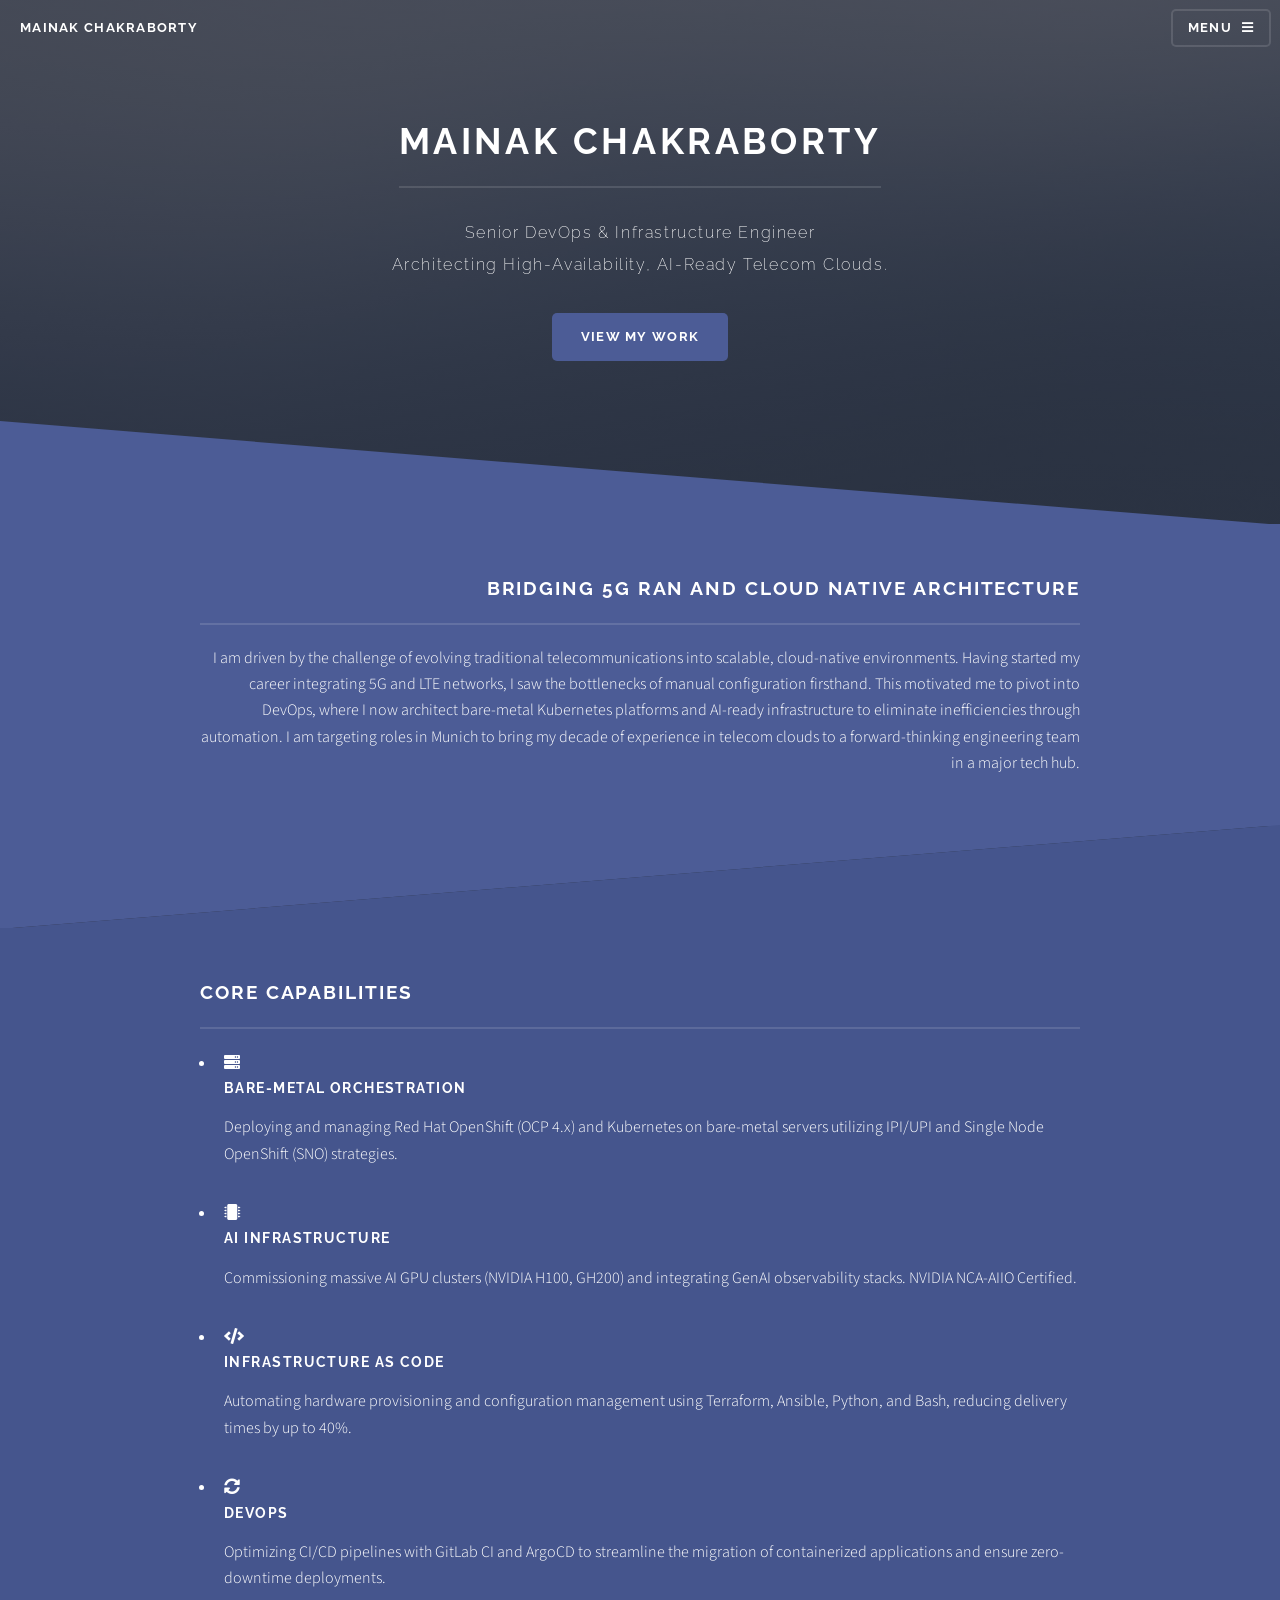
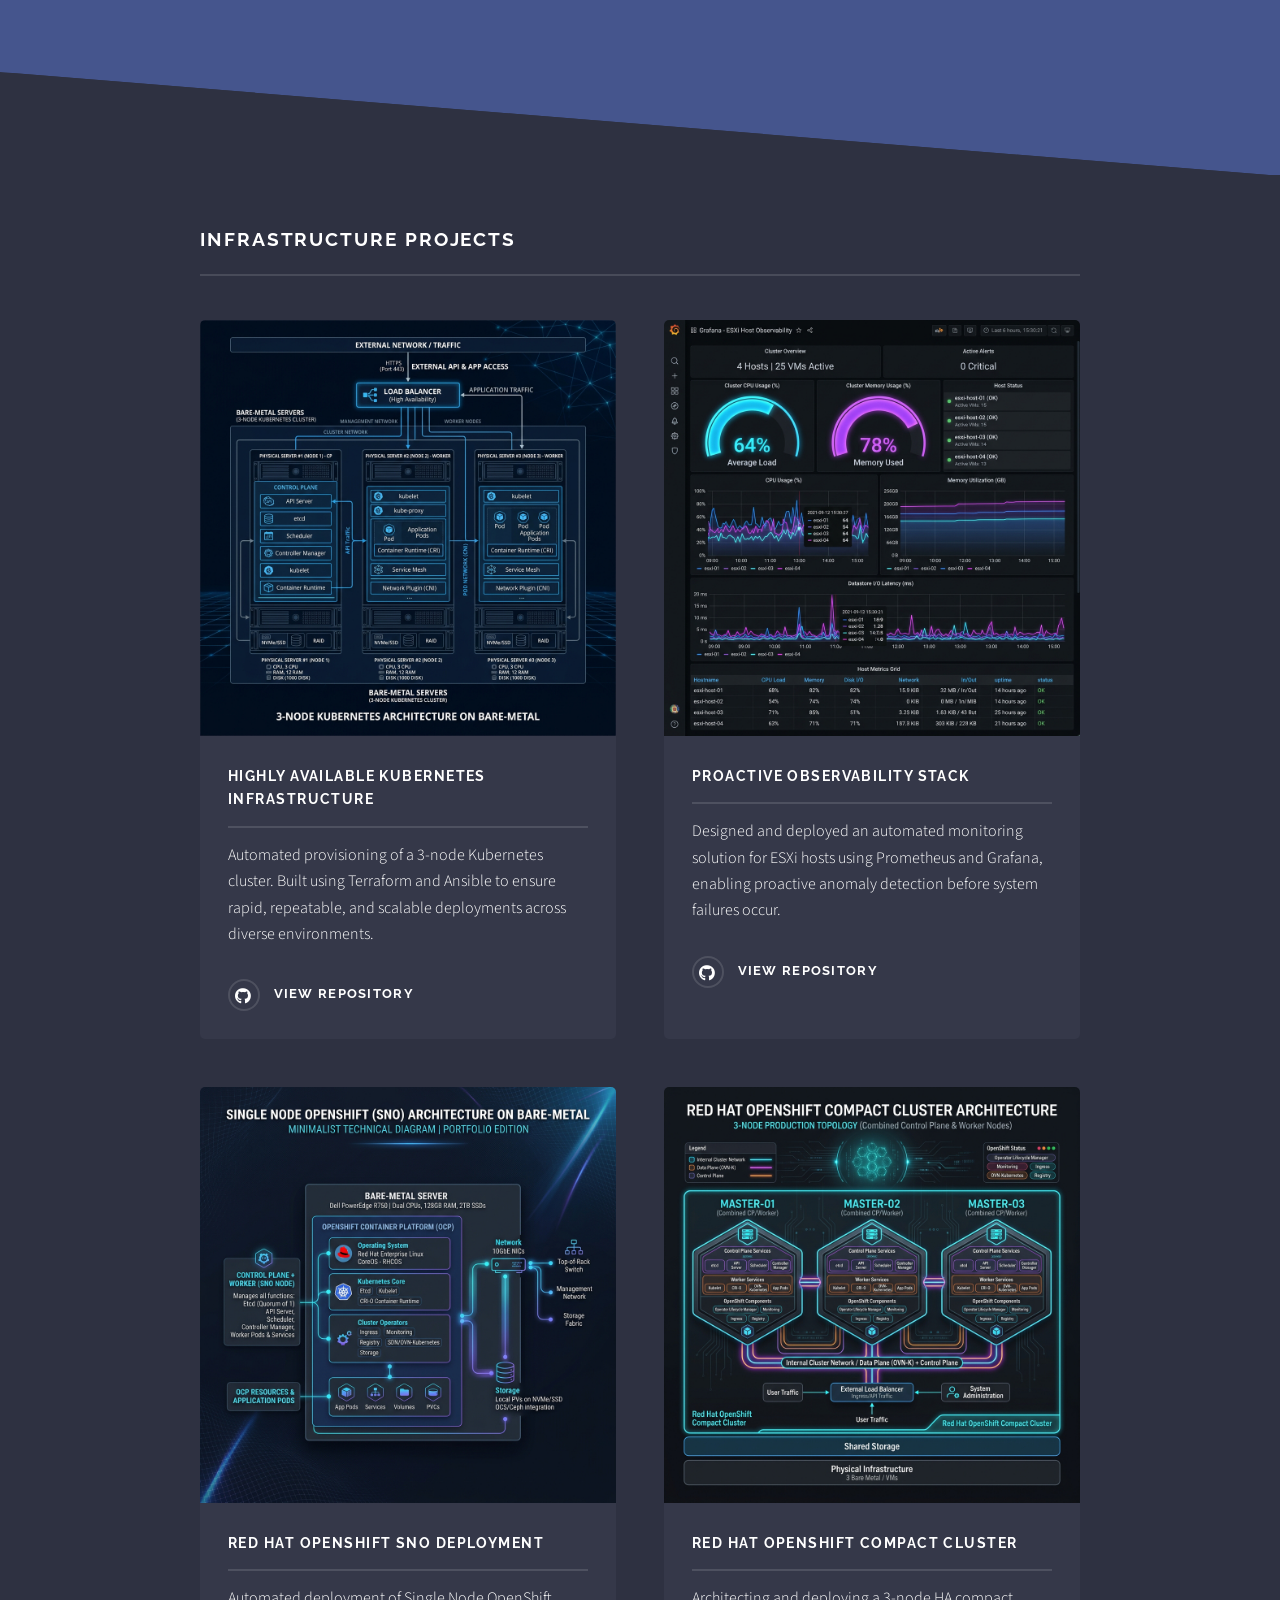
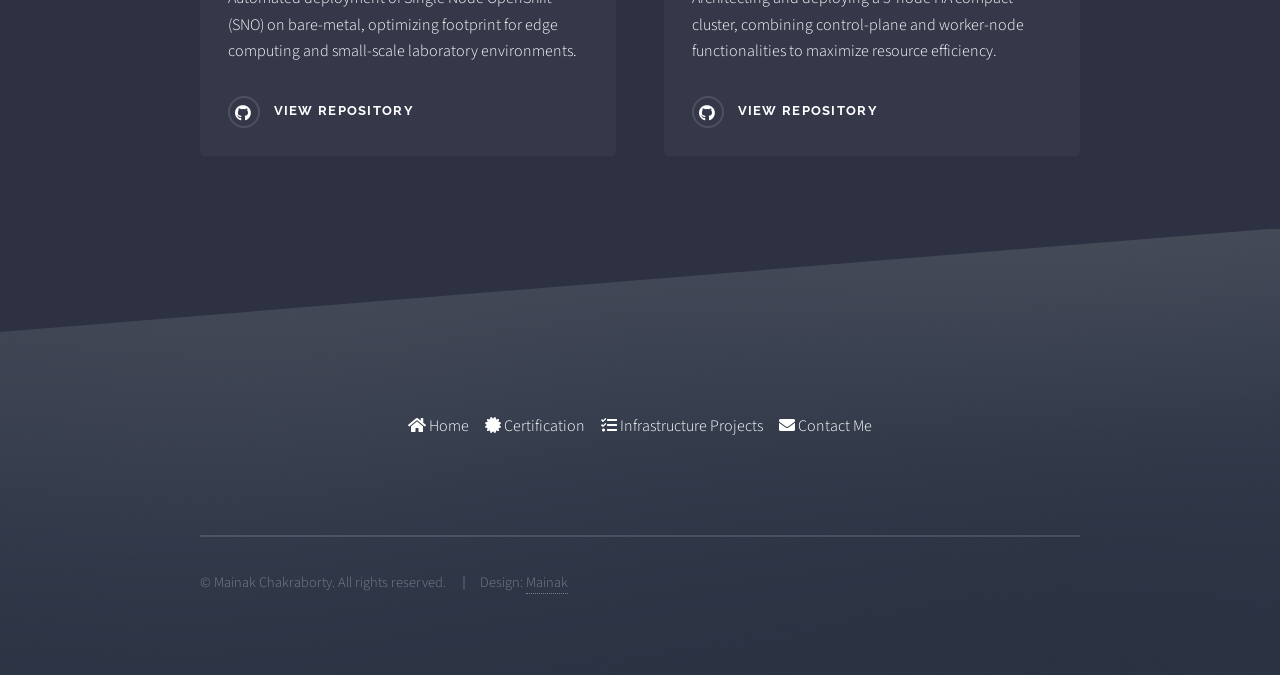
==== index.html @ fb93b943 "Website first draft" ====
<!DOCTYPE HTML>
<!--
	Solid State by HTML5 UP
-->
<html>

<head>
	<title>Mainak Chakraborty DevOps</title>
	<meta charset="utf-8" />
	<meta name="viewport" content="width=device-width, initial-scale=1, user-scalable=no" />
	<link rel="stylesheet" href="assets/css/main.css?v=1.2" />
	<noscript>
		<link rel="stylesheet" href="assets/css/noscript.css" />
	</noscript>
</head>

<body class="is-preload">

	<!-- Page Wrapper -->
	<div id="page-wrapper">

		<!-- Header -->
		<header id="header" class="alt">
			<h1><a href="index.html">Mainak Chakraborty</a></h1>
			<nav>
				<a href="#menu">Menu</a>
			</nav>
		</header>

		<!-- Menu -->
		<nav id="menu">
			<div class="inner">
				<h2>Menu</h2>
				<ul class="links">
					<li><a href="index.html">Home</a></li>
					<li><a href="special-mention.html">Certification</a></li>
					<li><a href="#projects">Infrastructure Projects</a></li>
					<li><a href="contactme.html">Contact Me</a></li>
				</ul>
				<a href="#" class="close">Close</a>
			</div>
		</nav>

		<!-- Banner -->
		<section id="banner">
			<div class="inner">
				<h2>Mainak Chakraborty</h2>
				<p>Senior DevOps & Infrastructure Engineer <br />
					Architecting High-Availability, AI-Ready Telecom Clouds.</p>
				<ul class="actions">
					<li><a href="#projects" class="button primary">View My Work</a></li>
				</ul>
			</div>
		</section>

		<!-- Wrapper -->
		<section id="wrapper">

			<!-- One -->
			<section id="one" class="wrapper alt spotlight style1">
				<div class="inner">
					<div class="content">
						<h2 class="major">Bridging 5G RAN and Cloud Native Architecture</h2>
						<p>I am driven by the challenge of evolving traditional telecommunications into scalable,
							cloud-native environments. Having started my career integrating 5G and LTE networks, I saw
							the bottlenecks of manual configuration firsthand. This motivated me to pivot into DevOps,
							where I now architect bare-metal Kubernetes platforms and AI-ready infrastructure to
							eliminate inefficiencies through automation. I am targeting roles in Munich to bring my
							decade of experience in telecom clouds to a forward-thinking engineering team in a major
							tech hub.</p>
					</div>
				</div>
			</section>

			<!-- Two -->
			<section id="two" class="wrapper spotlight style2">
				<div class="inner">
					<div class="content">
						<h2 class="major">Core Capabilities</h2>
						<ul class="features">
							<li>
								<span class="icon solid fa-server"></span>
								<h3>Bare-Metal Orchestration</h3>
								<p>Deploying and managing Red Hat OpenShift (OCP 4.x) and Kubernetes on bare-metal
									servers utilizing IPI/UPI and Single Node OpenShift (SNO) strategies.</p>
							</li>
							<li>
								<span class="icon solid fa-microchip"></span>
								<h3>AI Infrastructure</h3>
								<p>Commissioning massive AI GPU clusters (NVIDIA H100, GH200) and integrating GenAI
									observability stacks. NVIDIA NCA-AIIO Certified.</p>
							</li>
							<li>
								<span class="icon solid fa-code"></span>
								<h3>Infrastructure as Code</h3>
								<p>Automating hardware provisioning and configuration management using Terraform,
									Ansible, Python, and Bash, reducing delivery times by up to 40%.</p>
							</li>
							<li>
								<span class="icon solid fa-sync-alt"></span>
								<h3>DevOps</h3>
								<p>Optimizing CI/CD pipelines with GitLab CI and ArgoCD to streamline the migration of
									containerized applications and ensure zero-downtime deployments.</p>
							</li>
						</ul>
					</div>
				</div>
			</section>

			<!-- Projects -->
			<section id="projects" class="wrapper alt style1">
				<div class="inner">
					<h2 class="major">Infrastructure Projects</h2>
					<section class="features">
						<article>
							<a href="https://github.com/mainak0707/multinodeopenshift" class="image" target="_blank"
								rel="noopener noreferrer"><img src="images/k8s-diagram.jpg"
									alt="Kubernetes Architecture" /></a>
							<h3 class="major">Highly Available Kubernetes Infrastructure</h3>
							<p>Automated provisioning of a 3-node Kubernetes cluster. Built using Terraform and Ansible
								to ensure rapid, repeatable, and scalable deployments across diverse environments.</p>
							<a href="https://github.com/mainak0707/multinodeopenshift" class="special" target="_blank"
								rel="noopener noreferrer">View
								Repository</a>
						</article>
						<article>
							<a href="https://github.com/mainak0707/observability-stack" class="image" target="_blank"
								rel="noopener noreferrer"><img src="images/grafana-dashboard.jpg"
									alt="Grafana Dashboard" /></a>
							<h3 class="major">Proactive Observability Stack</h3>
							<p>Designed and deployed an automated monitoring solution for ESXi hosts using Prometheus
								and Grafana, enabling proactive anomaly detection before system failures occur.</p>
							<a href="https://github.com/mainak0707/observability-stack" class="special" target="_blank"
								rel="noopener noreferrer">View
								Repository</a>
						</article>
						<article>
							<a href="https://github.com/mainak0707/singlenodeopenshift" class="image" target="_blank"
								rel="noopener noreferrer"><img src="images/sno-deployment.jpg"
									alt="Red Hat OpenShift SNO" /></a>
							<h3 class="major">Red Hat OpenShift SNO Deployment</h3>
							<p>Automated deployment of Single Node OpenShift (SNO) on bare-metal, optimizing footprint
								for edge computing and small-scale laboratory environments.</p>
							<a href="https://github.com/mainak0707/singlenodeopenshift" class="special" target="_blank"
								rel="noopener noreferrer">View
								Repository</a>
						</article>
						<article>
							<a href="https://github.com/mainak0707/multinodeopenshift" class="image" target="_blank"
								rel="noopener noreferrer"><img src="images/compact-cluster.jpg"
									alt="Red Hat OpenShift Compact Cluster" /></a>
							<h3 class="major">Red Hat OpenShift Compact Cluster</h3>
							<p>Architecting and deploying a 3-node HA compact cluster, combining control-plane and
								worker-node functionalities to maximize resource efficiency.</p>
							<a href="https://github.com/mainak0707/multinodeopenshift" class="special" target="_blank"
								rel="noopener noreferrer">View
								Repository</a>
						</article>
					</section>
				</div>
			</section>

		</section>

		<!-- Footer -->
		<section id="footer">
			<div class="inner">
				<ul class="actions special">
					<li><a href="index.html" class="icon solid fa-home"> Home</a></li>
					<li><a href="special-mention.html" class="icon solid fa-certificate"> Certification</a></li>
					<li><a href="#projects" class="icon solid fa-tasks"> Infrastructure Projects</a></li>
					<li><a href="contactme.html" class="icon solid fa-envelope"> Contact Me</a></li>
				</ul>
				<ul class="copyright">
					<li>&copy; Mainak Chakraborty. All rights reserved.</li>
					<li>Design: <a href="index.html">Mainak</a></li>
				</ul>
			</div>
		</section>

	</div>

	<!-- Scripts -->
	<script src="assets/js/jquery.min.js"></script>
	<script src="assets/js/jquery.scrollex.min.js"></script>
	<script src="assets/js/browser.min.js"></script>
	<script src="assets/js/breakpoints.min.js"></script>
	<script src="assets/js/util.js"></script>
	<script src="assets/js/main.js"></script>

</body>

</html>
---- assets/css/main.css ----
@import url(fontawesome-all.min.css);
@import url("https://fonts.googleapis.com/css?family=Raleway:200,700|Source+Sans+Pro:300,600,300italic,600italic");

/*
	Solid State by HTML5 UP
	html5up.net | @ajlkn
	Free for personal and commercial use under the CCA 3.0 license (html5up.net/license)
*/

html, body, div, span, applet, object,
iframe, h1, h2, h3, h4, h5, h6, p, blockquote,
pre, a, abbr, acronym, address, big, cite,
code, del, dfn, em, img, ins, kbd, q, s, samp,
small, strike, strong, sub, sup, tt, var, b,
u, i, center, dl, dt, dd, ol, ul, li, fieldset,
form, label, legend, table, caption, tbody,
tfoot, thead, tr, th, td, article, aside,
canvas, details, embed, figure, figcaption,
footer, header, hgroup, menu, nav, output, ruby,
section, summary, time, mark, audio, video {
	margin: 0;
	padding: 0;
	border: 0;
	font-size: 100%;
	font: inherit;
	vertical-align: baseline;}

article, aside, details, figcaption, figure,
footer, header, hgroup, menu, nav, section {
	display: block;}

body {
	line-height: 1;
}

ol, ul {
	list-style: none;
}

blockquote, q {
	quotes: none;
}

	blockquote:before, blockquote:after, q:before, q:after {
		content: '';
		content: none;
	}

table {
	border-collapse: collapse;
	border-spacing: 0;
}

body {
	-webkit-text-size-adjust: none;
}

mark {
	background-color: transparent;
	color: inherit;
}

input::-moz-focus-inner {
	border: 0;
	padding: 0;
}

input, select, textarea {
	-moz-appearance: none;
	-webkit-appearance: none;
	-ms-appearance: none;
	appearance: none;
}

/* Basic */

	@-ms-viewport {
		width: device-width;
	}

	body {
		-ms-overflow-style: scrollbar;
	}

	@media screen and (max-width: 480px) {

		html, body {
			min-width: 320px;
		}

	}

	html {
		box-sizing: border-box;
	}

	*, *:before, *:after {
		box-sizing: inherit;
	}

	body {
		background-color: #2e3141;
		background-image: linear-gradient(to top, rgba(46, 49, 65, 0.8), rgba(46, 49, 65, 0.8)), url("../../images/bg.jpg");
		background-size: auto, cover;
		background-attachment: fixed, fixed;
		background-position: center, center;
	}

		body.is-preload *, body.is-preload *:before, body.is-preload *:after {
			-moz-animation: none !important;
			-webkit-animation: none !important;
			-ms-animation: none !important;
			animation: none !important;
			-moz-transition: none !important;
			-webkit-transition: none !important;
			-ms-transition: none !important;
			transition: none !important;
		}

/* Type */

	body, input, select, textarea {
		color: #ffffff;
		font-family: "Source Sans Pro", Helvetica, sans-serif;
		font-size: 16.5pt;
		font-weight: 300;
		line-height: 1.65;
	}

		@media screen and (max-width: 1680px) {

			body, input, select, textarea {
				font-size: 13pt;
			}

		}

		@media screen and (max-width: 1280px) {

			body, input, select, textarea {
				font-size: 12pt;
			}

		}

		@media screen and (max-width: 980px) {

			body, input, select, textarea {
				font-size: 12pt;
			}

		}

		@media screen and (max-width: 736px) {

			body, input, select, textarea {
				font-size: 12pt;
			}

		}

		@media screen and (max-width: 480px) {

			body, input, select, textarea {
				font-size: 12pt;
			}

		}

	a {
		-moz-transition: color 0.2s ease-in-out, border-bottom-color 0.2s ease-in-out;
		-webkit-transition: color 0.2s ease-in-out, border-bottom-color 0.2s ease-in-out;
		-ms-transition: color 0.2s ease-in-out, border-bottom-color 0.2s ease-in-out;
		transition: color 0.2s ease-in-out, border-bottom-color 0.2s ease-in-out;
		border-bottom: dotted 1px rgba(255, 255, 255, 0.35);
		color: #ffffff;
		text-decoration: none;
	}

		a:hover {
			border-bottom-color: transparent;
			color: #ffffff !important;
		}

		a.special:not(.button) {
			text-decoration: none;
			border-bottom: 0;
			display: block;
			font-family: Raleway, Helvetica, sans-serif;
			font-size: 0.8em;
			font-weight: 700;
			letter-spacing: 0.1em;
			margin: 0 0 2em 0;
			text-transform: uppercase;
		}

			a.special:not(.button):before {
				-moz-osx-font-smoothing: grayscale;
				-webkit-font-smoothing: antialiased;
				display: inline-block;
				font-style: normal;
				font-variant: normal;
				text-rendering: auto;
				line-height: 1;
				text-transform: none !important;
				font-family: 'Font Awesome 5 Brands' !important;
				font-weight: 400 !important;
			}

			a.special:not(.button):before {
				-moz-transition: background-color 0.2s ease-in-out;
				-webkit-transition: background-color 0.2s ease-in-out;
				-ms-transition: background-color 0.2s ease-in-out;
				transition: background-color 0.2s ease-in-out;
				border-radius: 100%;
				border: solid 2px rgba(255, 255, 255, 0.125);
				content: '\f09b' !important;
				display: inline-block;
				font-size: 1.25em;
				height: 2em;
				line-height: 1.9em;
				margin-right: 0.85em;
				text-align: center;
				vertical-align: middle;
				width: 2em;
			}

			a.special:not(.button):hover:before {
				background-color: rgba(255, 255, 255, 0.025);
			}

			a.special:not(.button):active:before {
				background-color: rgba(255, 255, 255, 0.075);
			}

	strong, b {
		color: #ffffff;
		font-weight: 600;
	}

	em, i {
		font-style: italic;
	}

	p {
		margin: 0 0 2em 0;
	}

	h1, h2, h3, h4, h5, h6 {
		color: #ffffff;
		font-family: Raleway, Helvetica, sans-serif;
		font-weight: 700;
		letter-spacing: 0.1em;
		margin: 0 0 1em 0;
		text-transform: uppercase;
	}

		h1 a, h2 a, h3 a, h4 a, h5 a, h6 a {
			color: inherit;
			text-decoration: none;
			border-bottom: 0;
		}

		h1 span, h2 span, h3 span, h4 span, h5 span, h6 span {
			font-weight: 200;
		}

		h1.major, h2.major, h3.major, h4.major, h5.major, h6.major {
			padding-bottom: 1em;
			border-bottom: solid 2px rgba(255, 255, 255, 0.125);
		}

	h2 {
		font-size: 1.2em;
	}

	h3 {
		font-size: 0.9em;
	}

	h4 {
		font-size: 0.7em;
	}

	h5 {
		font-size: 0.7em;
	}

	h6 {
		font-size: 0.7em;
	}

	@media screen and (max-width: 736px) {

		h2 {
			font-size: 1em;
		}

		h3 {
			font-size: 0.8em;
		}

	}

	sub {
		font-size: 0.8em;
		position: relative;
		top: 0.5em;
	}

	sup {
		font-size: 0.8em;
		position: relative;
		top: -0.5em;
	}

	blockquote {
		border-left: solid 4px rgba(255, 255, 255, 0.125);
		font-style: italic;
		margin: 0 0 2em 0;
		padding: 0.5em 0 0.5em 2em;
	}

	code {
		background: rgba(255, 255, 255, 0.025);
		border-radius: 5px;
		border: solid 2px rgba(255, 255, 255, 0.125);
		font-family: "Courier New", monospace;
		font-size: 0.9em;
		margin: 0 0.25em;
		padding: 0.25em 0.65em;
	}

	pre {
		-webkit-overflow-scrolling: touch;
		font-family: "Courier New", monospace;
		font-size: 0.9em;
		margin: 0 0 2em 0;
	}

		pre code {
			display: block;
			line-height: 1.75em;
			padding: 1em 1.5em;
			overflow-x: auto;
		}

	hr {
		border: 0;
		border-bottom: solid 2px rgba(255, 255, 255, 0.125);
		margin: 2.5em 0;
	}

		hr.major {
			margin: 4em 0;
		}

	.align-left {
		text-align: left;
	}

	.align-center {
		text-align: center;
	}

	.align-right {
		text-align: right;
	}

/* Row */

	.row {
		display: flex;
		flex-wrap: wrap;
		box-sizing: border-box;
		align-items: stretch;
	}

		.row > * {
			box-sizing: border-box;
		}

		.row.gtr-uniform > * > :last-child {
			margin-bottom: 0;
		}

		.row.aln-left {
			justify-content: flex-start;
		}

		.row.aln-center {
			justify-content: center;
		}

		.row.aln-right {
			justify-content: flex-end;
		}

		.row.aln-top {
			align-items: flex-start;
		}

		.row.aln-middle {
			align-items: center;
		}

		.row.aln-bottom {
			align-items: flex-end;
		}

		.row > .imp {
			order: -1;
		}

		.row > .col-1 {
			width: 8.33333%;
		}

		.row > .off-1 {
			margin-left: 8.33333%;
		}

		.row > .col-2 {
			width: 16.66667%;
		}

		.row > .off-2 {
			margin-left: 16.66667%;
		}

		.row > .col-3 {
			width: 25%;
		}

		.row > .off-3 {
			margin-left: 25%;
		}

		.row > .col-4 {
			width: 33.33333%;
		}

		.row > .off-4 {
			margin-left: 33.33333%;
		}

		.row > .col-5 {
			width: 41.66667%;
		}

		.row > .off-5 {
			margin-left: 41.66667%;
		}

		.row > .col-6 {
			width: 50%;
		}

		.row > .off-6 {
			margin-left: 50%;
		}

		.row > .col-7 {
			width: 58.33333%;
		}

		.row > .off-7 {
			margin-left: 58.33333%;
		}

		.row > .col-8 {
			width: 66.66667%;
		}

		.row > .off-8 {
			margin-left: 66.66667%;
		}

		.row > .col-9 {
			width: 75%;
		}

		.row > .off-9 {
			margin-left: 75%;
		}

		.row > .col-10 {
			width: 83.33333%;
		}

		.row > .off-10 {
			margin-left: 83.33333%;
		}

		.row > .col-11 {
			width: 91.66667%;
		}

		.row > .off-11 {
			margin-left: 91.66667%;
		}

		.row > .col-12 {
			width: 100%;
		}

		.row > .off-12 {
			margin-left: 100%;
		}

		.row.gtr-0 {
			margin-top: 0;
			margin-left: 0em;
		}

			.row.gtr-0 > * {
				padding: 0 0 0 0em;
			}

			.row.gtr-0.gtr-uniform {
				margin-top: 0em;
			}

				.row.gtr-0.gtr-uniform > * {
					padding-top: 0em;
				}

		.row.gtr-25 {
			margin-top: 0;
			margin-left: -0.4375em;
		}

			.row.gtr-25 > * {
				padding: 0 0 0 0.4375em;
			}

			.row.gtr-25.gtr-uniform {
				margin-top: -0.4375em;
			}

				.row.gtr-25.gtr-uniform > * {
					padding-top: 0.4375em;
				}

		.row.gtr-50 {
			margin-top: 0;
			margin-left: -0.875em;
		}

			.row.gtr-50 > * {
				padding: 0 0 0 0.875em;
			}

			.row.gtr-50.gtr-uniform {
				margin-top: -0.875em;
			}

				.row.gtr-50.gtr-uniform > * {
					padding-top: 0.875em;
				}

		.row {
			margin-top: 0;
			margin-left: -1.75em;
		}

			.row > * {
				padding: 0 0 0 1.75em;
			}

			.row.gtr-uniform {
				margin-top: -1.75em;
			}

				.row.gtr-uniform > * {
					padding-top: 1.75em;
				}

		.row.gtr-150 {
			margin-top: 0;
			margin-left: -2.625em;
		}

			.row.gtr-150 > * {
				padding: 0 0 0 2.625em;
			}

			.row.gtr-150.gtr-uniform {
				margin-top: -2.625em;
			}

				.row.gtr-150.gtr-uniform > * {
					padding-top: 2.625em;
				}

		.row.gtr-200 {
			margin-top: 0;
			margin-left: -3.5em;
		}

			.row.gtr-200 > * {
				padding: 0 0 0 3.5em;
			}

			.row.gtr-200.gtr-uniform {
				margin-top: -3.5em;
			}

				.row.gtr-200.gtr-uniform > * {
					padding-top: 3.5em;
				}

		@media screen and (max-width: 1680px) {

			.row {
				display: flex;
				flex-wrap: wrap;
				box-sizing: border-box;
				align-items: stretch;
			}

				.row > * {
					box-sizing: border-box;
				}

				.row.gtr-uniform > * > :last-child {
					margin-bottom: 0;
				}

				.row.aln-left {
					justify-content: flex-start;
				}

				.row.aln-center {
					justify-content: center;
				}

				.row.aln-right {
					justify-content: flex-end;
				}

				.row.aln-top {
					align-items: flex-start;
				}

				.row.aln-middle {
					align-items: center;
				}

				.row.aln-bottom {
					align-items: flex-end;
				}

				.row > .imp-xlarge {
					order: -1;
				}

				.row > .col-1-xlarge {
					width: 8.33333%;
				}

				.row > .off-1-xlarge {
					margin-left: 8.33333%;
				}

				.row > .col-2-xlarge {
					width: 16.66667%;
				}

				.row > .off-2-xlarge {
					margin-left: 16.66667%;
				}

				.row > .col-3-xlarge {
					width: 25%;
				}

				.row > .off-3-xlarge {
					margin-left: 25%;
				}

				.row > .col-4-xlarge {
					width: 33.33333%;
				}

				.row > .off-4-xlarge {
					margin-left: 33.33333%;
				}

				.row > .col-5-xlarge {
					width: 41.66667%;
				}

				.row > .off-5-xlarge {
					margin-left: 41.66667%;
				}

				.row > .col-6-xlarge {
					width: 50%;
				}

				.row > .off-6-xlarge {
					margin-left: 50%;
				}

				.row > .col-7-xlarge {
					width: 58.33333%;
				}

				.row > .off-7-xlarge {
					margin-left: 58.33333%;
				}

				.row > .col-8-xlarge {
					width: 66.66667%;
				}

				.row > .off-8-xlarge {
					margin-left: 66.66667%;
				}

				.row > .col-9-xlarge {
					width: 75%;
				}

				.row > .off-9-xlarge {
					margin-left: 75%;
				}

				.row > .col-10-xlarge {
					width: 83.33333%;
				}

				.row > .off-10-xlarge {
					margin-left: 83.33333%;
				}

				.row > .col-11-xlarge {
					width: 91.66667%;
				}

				.row > .off-11-xlarge {
					margin-left: 91.66667%;
				}

				.row > .col-12-xlarge {
					width: 100%;
				}

				.row > .off-12-xlarge {
					margin-left: 100%;
				}

				.row.gtr-0 {
					margin-top: 0;
					margin-left: 0em;
				}

					.row.gtr-0 > * {
						padding: 0 0 0 0em;
					}

					.row.gtr-0.gtr-uniform {
						margin-top: 0em;
					}

						.row.gtr-0.gtr-uniform > * {
							padding-top: 0em;
						}

				.row.gtr-25 {
					margin-top: 0;
					margin-left: -0.4375em;
				}

					.row.gtr-25 > * {
						padding: 0 0 0 0.4375em;
					}

					.row.gtr-25.gtr-uniform {
						margin-top: -0.4375em;
					}

						.row.gtr-25.gtr-uniform > * {
							padding-top: 0.4375em;
						}

				.row.gtr-50 {
					margin-top: 0;
					margin-left: -0.875em;
				}

					.row.gtr-50 > * {
						padding: 0 0 0 0.875em;
					}

					.row.gtr-50.gtr-uniform {
						margin-top: -0.875em;
					}

						.row.gtr-50.gtr-uniform > * {
							padding-top: 0.875em;
						}

				.row {
					margin-top: 0;
					margin-left: -1.75em;
				}

					.row > * {
						padding: 0 0 0 1.75em;
					}

					.row.gtr-uniform {
						margin-top: -1.75em;
					}

						.row.gtr-uniform > * {
							padding-top: 1.75em;
						}

				.row.gtr-150 {
					margin-top: 0;
					margin-left: -2.625em;
				}

					.row.gtr-150 > * {
						padding: 0 0 0 2.625em;
					}

					.row.gtr-150.gtr-uniform {
						margin-top: -2.625em;
					}

						.row.gtr-150.gtr-uniform > * {
							padding-top: 2.625em;
						}

				.row.gtr-200 {
					margin-top: 0;
					margin-left: -3.5em;
				}

					.row.gtr-200 > * {
						padding: 0 0 0 3.5em;
					}

					.row.gtr-200.gtr-uniform {
						margin-top: -3.5em;
					}

						.row.gtr-200.gtr-uniform > * {
							padding-top: 3.5em;
						}

		}

		@media screen and (max-width: 1280px) {

			.row {
				display: flex;
				flex-wrap: wrap;
				box-sizing: border-box;
				align-items: stretch;
			}

				.row > * {
					box-sizing: border-box;
				}

				.row.gtr-uniform > * > :last-child {
					margin-bottom: 0;
				}

				.row.aln-left {
					justify-content: flex-start;
				}

				.row.aln-center {
					justify-content: center;
				}

				.row.aln-right {
					justify-content: flex-end;
				}

				.row.aln-top {
					align-items: flex-start;
				}

				.row.aln-middle {
					align-items: center;
				}

				.row.aln-bottom {
					align-items: flex-end;
				}

				.row > .imp-large {
					order: -1;
				}

				.row > .col-1-large {
					width: 8.33333%;
				}

				.row > .off-1-large {
					margin-left: 8.33333%;
				}

				.row > .col-2-large {
					width: 16.66667%;
				}

				.row > .off-2-large {
					margin-left: 16.66667%;
				}

				.row > .col-3-large {
					width: 25%;
				}

				.row > .off-3-large {
					margin-left: 25%;
				}

				.row > .col-4-large {
					width: 33.33333%;
				}

				.row > .off-4-large {
					margin-left: 33.33333%;
				}

				.row > .col-5-large {
					width: 41.66667%;
				}

				.row > .off-5-large {
					margin-left: 41.66667%;
				}

				.row > .col-6-large {
					width: 50%;
				}

				.row > .off-6-large {
					margin-left: 50%;
				}

				.row > .col-7-large {
					width: 58.33333%;
				}

				.row > .off-7-large {
					margin-left: 58.33333%;
				}

				.row > .col-8-large {
					width: 66.66667%;
				}

				.row > .off-8-large {
					margin-left: 66.66667%;
				}

				.row > .col-9-large {
					width: 75%;
				}

				.row > .off-9-large {
					margin-left: 75%;
				}

				.row > .col-10-large {
					width: 83.33333%;
				}

				.row > .off-10-large {
					margin-left: 83.33333%;
				}

				.row > .col-11-large {
					width: 91.66667%;
				}

				.row > .off-11-large {
					margin-left: 91.66667%;
				}

				.row > .col-12-large {
					width: 100%;
				}

				.row > .off-12-large {
					margin-left: 100%;
				}

				.row.gtr-0 {
					margin-top: 0;
					margin-left: 0em;
				}

					.row.gtr-0 > * {
						padding: 0 0 0 0em;
					}

					.row.gtr-0.gtr-uniform {
						margin-top: 0em;
					}

						.row.gtr-0.gtr-uniform > * {
							padding-top: 0em;
						}

				.row.gtr-25 {
					margin-top: 0;
					margin-left: -0.4375em;
				}

					.row.gtr-25 > * {
						padding: 0 0 0 0.4375em;
					}

					.row.gtr-25.gtr-uniform {
						margin-top: -0.4375em;
					}

						.row.gtr-25.gtr-uniform > * {
							padding-top: 0.4375em;
						}

				.row.gtr-50 {
					margin-top: 0;
					margin-left: -0.875em;
				}

					.row.gtr-50 > * {
						padding: 0 0 0 0.875em;
					}

					.row.gtr-50.gtr-uniform {
						margin-top: -0.875em;
					}

						.row.gtr-50.gtr-uniform > * {
							padding-top: 0.875em;
						}

				.row {
					margin-top: 0;
					margin-left: -1.75em;
				}

					.row > * {
						padding: 0 0 0 1.75em;
					}

					.row.gtr-uniform {
						margin-top: -1.75em;
					}

						.row.gtr-uniform > * {
							padding-top: 1.75em;
						}

				.row.gtr-150 {
					margin-top: 0;
					margin-left: -2.625em;
				}

					.row.gtr-150 > * {
						padding: 0 0 0 2.625em;
					}

					.row.gtr-150.gtr-uniform {
						margin-top: -2.625em;
					}

						.row.gtr-150.gtr-uniform > * {
							padding-top: 2.625em;
						}

				.row.gtr-200 {
					margin-top: 0;
					margin-left: -3.5em;
				}

					.row.gtr-200 > * {
						padding: 0 0 0 3.5em;
					}

					.row.gtr-200.gtr-uniform {
						margin-top: -3.5em;
					}

						.row.gtr-200.gtr-uniform > * {
							padding-top: 3.5em;
						}

		}

		@media screen and (max-width: 980px) {

			.row {
				display: flex;
				flex-wrap: wrap;
				box-sizing: border-box;
				align-items: stretch;
			}

				.row > * {
					box-sizing: border-box;
				}

				.row.gtr-uniform > * > :last-child {
					margin-bottom: 0;
				}

				.row.aln-left {
					justify-content: flex-start;
				}

				.row.aln-center {
					justify-content: center;
				}

				.row.aln-right {
					justify-content: flex-end;
				}

				.row.aln-top {
					align-items: flex-start;
				}

				.row.aln-middle {
					align-items: center;
				}

				.row.aln-bottom {
					align-items: flex-end;
				}

				.row > .imp-medium {
					order: -1;
				}

				.row > .col-1-medium {
					width: 8.33333%;
				}

				.row > .off-1-medium {
					margin-left: 8.33333%;
				}

				.row > .col-2-medium {
					width: 16.66667%;
				}

				.row > .off-2-medium {
					margin-left: 16.66667%;
				}

				.row > .col-3-medium {
					width: 25%;
				}

				.row > .off-3-medium {
					margin-left: 25%;
				}

				.row > .col-4-medium {
					width: 33.33333%;
				}

				.row > .off-4-medium {
					margin-left: 33.33333%;
				}

				.row > .col-5-medium {
					width: 41.66667%;
				}

				.row > .off-5-medium {
					margin-left: 41.66667%;
				}

				.row > .col-6-medium {
					width: 50%;
				}

				.row > .off-6-medium {
					margin-left: 50%;
				}

				.row > .col-7-medium {
					width: 58.33333%;
				}

				.row > .off-7-medium {
					margin-left: 58.33333%;
				}

				.row > .col-8-medium {
					width: 66.66667%;
				}

				.row > .off-8-medium {
					margin-left: 66.66667%;
				}

				.row > .col-9-medium {
					width: 75%;
				}

				.row > .off-9-medium {
					margin-left: 75%;
				}

				.row > .col-10-medium {
					width: 83.33333%;
				}

				.row > .off-10-medium {
					margin-left: 83.33333%;
				}

				.row > .col-11-medium {
					width: 91.66667%;
				}

				.row > .off-11-medium {
					margin-left: 91.66667%;
				}

				.row > .col-12-medium {
					width: 100%;
				}

				.row > .off-12-medium {
					margin-left: 100%;
				}

				.row.gtr-0 {
					margin-top: 0;
					margin-left: 0em;
				}

					.row.gtr-0 > * {
						padding: 0 0 0 0em;
					}

					.row.gtr-0.gtr-uniform {
						margin-top: 0em;
					}

						.row.gtr-0.gtr-uniform > * {
							padding-top: 0em;
						}

				.row.gtr-25 {
					margin-top: 0;
					margin-left: -0.4375em;
				}

					.row.gtr-25 > * {
						padding: 0 0 0 0.4375em;
					}

					.row.gtr-25.gtr-uniform {
						margin-top: -0.4375em;
					}

						.row.gtr-25.gtr-uniform > * {
							padding-top: 0.4375em;
						}

				.row.gtr-50 {
					margin-top: 0;
					margin-left: -0.875em;
				}

					.row.gtr-50 > * {
						padding: 0 0 0 0.875em;
					}

					.row.gtr-50.gtr-uniform {
						margin-top: -0.875em;
					}

						.row.gtr-50.gtr-uniform > * {
							padding-top: 0.875em;
						}

				.row {
					margin-top: 0;
					margin-left: -1.75em;
				}

					.row > * {
						padding: 0 0 0 1.75em;
					}

					.row.gtr-uniform {
						margin-top: -1.75em;
					}

						.row.gtr-uniform > * {
							padding-top: 1.75em;
						}

				.row.gtr-150 {
					margin-top: 0;
					margin-left: -2.625em;
				}

					.row.gtr-150 > * {
						padding: 0 0 0 2.625em;
					}

					.row.gtr-150.gtr-uniform {
						margin-top: -2.625em;
					}

						.row.gtr-150.gtr-uniform > * {
							padding-top: 2.625em;
						}

				.row.gtr-200 {
					margin-top: 0;
					margin-left: -3.5em;
				}

					.row.gtr-200 > * {
						padding: 0 0 0 3.5em;
					}

					.row.gtr-200.gtr-uniform {
						margin-top: -3.5em;
					}

						.row.gtr-200.gtr-uniform > * {
							padding-top: 3.5em;
						}

		}

		@media screen and (max-width: 736px) {

			.row {
				display: flex;
				flex-wrap: wrap;
				box-sizing: border-box;
				align-items: stretch;
			}

				.row > * {
					box-sizing: border-box;
				}

				.row.gtr-uniform > * > :last-child {
					margin-bottom: 0;
				}

				.row.aln-left {
					justify-content: flex-start;
				}

				.row.aln-center {
					justify-content: center;
				}

				.row.aln-right {
					justify-content: flex-end;
				}

				.row.aln-top {
					align-items: flex-start;
				}

				.row.aln-middle {
					align-items: center;
				}

				.row.aln-bottom {
					align-items: flex-end;
				}

				.row > .imp-small {
					order: -1;
				}

				.row > .col-1-small {
					width: 8.33333%;
				}

				.row > .off-1-small {
					margin-left: 8.33333%;
				}

				.row > .col-2-small {
					width: 16.66667%;
				}

				.row > .off-2-small {
					margin-left: 16.66667%;
				}

				.row > .col-3-small {
					width: 25%;
				}

				.row > .off-3-small {
					margin-left: 25%;
				}

				.row > .col-4-small {
					width: 33.33333%;
				}

				.row > .off-4-small {
					margin-left: 33.33333%;
				}

				.row > .col-5-small {
					width: 41.66667%;
				}

				.row > .off-5-small {
					margin-left: 41.66667%;
				}

				.row > .col-6-small {
					width: 50%;
				}

				.row > .off-6-small {
					margin-left: 50%;
				}

				.row > .col-7-small {
					width: 58.33333%;
				}

				.row > .off-7-small {
					margin-left: 58.33333%;
				}

				.row > .col-8-small {
					width: 66.66667%;
				}

				.row > .off-8-small {
					margin-left: 66.66667%;
				}

				.row > .col-9-small {
					width: 75%;
				}

				.row > .off-9-small {
					margin-left: 75%;
				}

				.row > .col-10-small {
					width: 83.33333%;
				}

				.row > .off-10-small {
					margin-left: 83.33333%;
				}

				.row > .col-11-small {
					width: 91.66667%;
				}

				.row > .off-11-small {
					margin-left: 91.66667%;
				}

				.row > .col-12-small {
					width: 100%;
				}

				.row > .off-12-small {
					margin-left: 100%;
				}

				.row.gtr-0 {
					margin-top: 0;
					margin-left: 0em;
				}

					.row.gtr-0 > * {
						padding: 0 0 0 0em;
					}

					.row.gtr-0.gtr-uniform {
						margin-top: 0em;
					}

						.row.gtr-0.gtr-uniform > * {
							padding-top: 0em;
						}

				.row.gtr-25 {
					margin-top: 0;
					margin-left: -0.3125em;
				}

					.row.gtr-25 > * {
						padding: 0 0 0 0.3125em;
					}

					.row.gtr-25.gtr-uniform {
						margin-top: -0.3125em;
					}

						.row.gtr-25.gtr-uniform > * {
							padding-top: 0.3125em;
						}

				.row.gtr-50 {
					margin-top: 0;
					margin-left: -0.625em;
				}

					.row.gtr-50 > * {
						padding: 0 0 0 0.625em;
					}

					.row.gtr-50.gtr-uniform {
						margin-top: -0.625em;
					}

						.row.gtr-50.gtr-uniform > * {
							padding-top: 0.625em;
						}

				.row {
					margin-top: 0;
					margin-left: -1.25em;
				}

					.row > * {
						padding: 0 0 0 1.25em;
					}

					.row.gtr-uniform {
						margin-top: -1.25em;
					}

						.row.gtr-uniform > * {
							padding-top: 1.25em;
						}

				.row.gtr-150 {
					margin-top: 0;
					margin-left: -1.875em;
				}

					.row.gtr-150 > * {
						padding: 0 0 0 1.875em;
					}

					.row.gtr-150.gtr-uniform {
						margin-top: -1.875em;
					}

						.row.gtr-150.gtr-uniform > * {
							padding-top: 1.875em;
						}

				.row.gtr-200 {
					margin-top: 0;
					margin-left: -2.5em;
				}

					.row.gtr-200 > * {
						padding: 0 0 0 2.5em;
					}

					.row.gtr-200.gtr-uniform {
						margin-top: -2.5em;
					}

						.row.gtr-200.gtr-uniform > * {
							padding-top: 2.5em;
						}

		}

		@media screen and (max-width: 480px) {

			.row {
				display: flex;
				flex-wrap: wrap;
				box-sizing: border-box;
				align-items: stretch;
			}

				.row > * {
					box-sizing: border-box;
				}

				.row.gtr-uniform > * > :last-child {
					margin-bottom: 0;
				}

				.row.aln-left {
					justify-content: flex-start;
				}

				.row.aln-center {
					justify-content: center;
				}

				.row.aln-right {
					justify-content: flex-end;
				}

				.row.aln-top {
					align-items: flex-start;
				}

				.row.aln-middle {
					align-items: center;
				}

				.row.aln-bottom {
					align-items: flex-end;
				}

				.row > .imp-xsmall {
					order: -1;
				}

				.row > .col-1-xsmall {
					width: 8.33333%;
				}

				.row > .off-1-xsmall {
					margin-left: 8.33333%;
				}

				.row > .col-2-xsmall {
					width: 16.66667%;
				}

				.row > .off-2-xsmall {
					margin-left: 16.66667%;
				}

				.row > .col-3-xsmall {
					width: 25%;
				}

				.row > .off-3-xsmall {
					margin-left: 25%;
				}

				.row > .col-4-xsmall {
					width: 33.33333%;
				}

				.row > .off-4-xsmall {
					margin-left: 33.33333%;
				}

				.row > .col-5-xsmall {
					width: 41.66667%;
				}

				.row > .off-5-xsmall {
					margin-left: 41.66667%;
				}

				.row > .col-6-xsmall {
					width: 50%;
				}

				.row > .off-6-xsmall {
					margin-left: 50%;
				}

				.row > .col-7-xsmall {
					width: 58.33333%;
				}

				.row > .off-7-xsmall {
					margin-left: 58.33333%;
				}

				.row > .col-8-xsmall {
					width: 66.66667%;
				}

				.row > .off-8-xsmall {
					margin-left: 66.66667%;
				}

				.row > .col-9-xsmall {
					width: 75%;
				}

				.row > .off-9-xsmall {
					margin-left: 75%;
				}

				.row > .col-10-xsmall {
					width: 83.33333%;
				}

				.row > .off-10-xsmall {
					margin-left: 83.33333%;
				}

				.row > .col-11-xsmall {
					width: 91.66667%;
				}

				.row > .off-11-xsmall {
					margin-left: 91.66667%;
				}

				.row > .col-12-xsmall {
					width: 100%;
				}

				.row > .off-12-xsmall {
					margin-left: 100%;
				}

				.row.gtr-0 {
					margin-top: 0;
					margin-left: 0em;
				}

					.row.gtr-0 > * {
						padding: 0 0 0 0em;
					}

					.row.gtr-0.gtr-uniform {
						margin-top: 0em;
					}

						.row.gtr-0.gtr-uniform > * {
							padding-top: 0em;
						}

				.row.gtr-25 {
					margin-top: 0;
					margin-left: -0.3125em;
				}

					.row.gtr-25 > * {
						padding: 0 0 0 0.3125em;
					}

					.row.gtr-25.gtr-uniform {
						margin-top: -0.3125em;
					}

						.row.gtr-25.gtr-uniform > * {
							padding-top: 0.3125em;
						}

				.row.gtr-50 {
					margin-top: 0;
					margin-left: -0.625em;
				}

					.row.gtr-50 > * {
						padding: 0 0 0 0.625em;
					}

					.row.gtr-50.gtr-uniform {
						margin-top: -0.625em;
					}

						.row.gtr-50.gtr-uniform > * {
							padding-top: 0.625em;
						}

				.row {
					margin-top: 0;
					margin-left: -1.25em;
				}

					.row > * {
						padding: 0 0 0 1.25em;
					}

					.row.gtr-uniform {
						margin-top: -1.25em;
					}

						.row.gtr-uniform > * {
							padding-top: 1.25em;
						}

				.row.gtr-150 {
					margin-top: 0;
					margin-left: -1.875em;
				}

					.row.gtr-150 > * {
						padding: 0 0 0 1.875em;
					}

					.row.gtr-150.gtr-uniform {
						margin-top: -1.875em;
					}

						.row.gtr-150.gtr-uniform > * {
							padding-top: 1.875em;
						}

				.row.gtr-200 {
					margin-top: 0;
					margin-left: -2.5em;
				}

					.row.gtr-200 > * {
						padding: 0 0 0 2.5em;
					}

					.row.gtr-200.gtr-uniform {
						margin-top: -2.5em;
					}

						.row.gtr-200.gtr-uniform > * {
							padding-top: 2.5em;
						}

		}

		@media screen and (max-width: 360px) {

			.row {
				display: flex;
				flex-wrap: wrap;
				box-sizing: border-box;
				align-items: stretch;
			}

				.row > * {
					box-sizing: border-box;
				}

				.row.gtr-uniform > * > :last-child {
					margin-bottom: 0;
				}

				.row.aln-left {
					justify-content: flex-start;
				}

				.row.aln-center {
					justify-content: center;
				}

				.row.aln-right {
					justify-content: flex-end;
				}

				.row.aln-top {
					align-items: flex-start;
				}

				.row.aln-middle {
					align-items: center;
				}

				.row.aln-bottom {
					align-items: flex-end;
				}

				.row > .imp-xxsmall {
					order: -1;
				}

				.row > .col-1-xxsmall {
					width: 8.33333%;
				}

				.row > .off-1-xxsmall {
					margin-left: 8.33333%;
				}

				.row > .col-2-xxsmall {
					width: 16.66667%;
				}

				.row > .off-2-xxsmall {
					margin-left: 16.66667%;
				}

				.row > .col-3-xxsmall {
					width: 25%;
				}

				.row > .off-3-xxsmall {
					margin-left: 25%;
				}

				.row > .col-4-xxsmall {
					width: 33.33333%;
				}

				.row > .off-4-xxsmall {
					margin-left: 33.33333%;
				}

				.row > .col-5-xxsmall {
					width: 41.66667%;
				}

				.row > .off-5-xxsmall {
					margin-left: 41.66667%;
				}

				.row > .col-6-xxsmall {
					width: 50%;
				}

				.row > .off-6-xxsmall {
					margin-left: 50%;
				}

				.row > .col-7-xxsmall {
					width: 58.33333%;
				}

				.row > .off-7-xxsmall {
					margin-left: 58.33333%;
				}

				.row > .col-8-xxsmall {
					width: 66.66667%;
				}

				.row > .off-8-xxsmall {
					margin-left: 66.66667%;
				}

				.row > .col-9-xxsmall {
					width: 75%;
				}

				.row > .off-9-xxsmall {
					margin-left: 75%;
				}

				.row > .col-10-xxsmall {
					width: 83.33333%;
				}

				.row > .off-10-xxsmall {
					margin-left: 83.33333%;
				}

				.row > .col-11-xxsmall {
					width: 91.66667%;
				}

				.row > .off-11-xxsmall {
					margin-left: 91.66667%;
				}

				.row > .col-12-xxsmall {
					width: 100%;
				}

				.row > .off-12-xxsmall {
					margin-left: 100%;
				}

				.row.gtr-0 {
					margin-top: 0;
					margin-left: 0em;
				}

					.row.gtr-0 > * {
						padding: 0 0 0 0em;
					}

					.row.gtr-0.gtr-uniform {
						margin-top: 0em;
					}

						.row.gtr-0.gtr-uniform > * {
							padding-top: 0em;
						}

				.row.gtr-25 {
					margin-top: 0;
					margin-left: -0.3125em;
				}

					.row.gtr-25 > * {
						padding: 0 0 0 0.3125em;
					}

					.row.gtr-25.gtr-uniform {
						margin-top: -0.3125em;
					}

						.row.gtr-25.gtr-uniform > * {
							padding-top: 0.3125em;
						}

				.row.gtr-50 {
					margin-top: 0;
					margin-left: -0.625em;
				}

					.row.gtr-50 > * {
						padding: 0 0 0 0.625em;
					}

					.row.gtr-50.gtr-uniform {
						margin-top: -0.625em;
					}

						.row.gtr-50.gtr-uniform > * {
							padding-top: 0.625em;
						}

				.row {
					margin-top: 0;
					margin-left: -1.25em;
				}

					.row > * {
						padding: 0 0 0 1.25em;
					}

					.row.gtr-uniform {
						margin-top: -1.25em;
					}

						.row.gtr-uniform > * {
							padding-top: 1.25em;
						}

				.row.gtr-150 {
					margin-top: 0;
					margin-left: -1.875em;
				}

					.row.gtr-150 > * {
						padding: 0 0 0 1.875em;
					}

					.row.gtr-150.gtr-uniform {
						margin-top: -1.875em;
					}

						.row.gtr-150.gtr-uniform > * {
							padding-top: 1.875em;
						}

				.row.gtr-200 {
					margin-top: 0;
					margin-left: -2.5em;
				}

					.row.gtr-200 > * {
						padding: 0 0 0 2.5em;
					}

					.row.gtr-200.gtr-uniform {
						margin-top: -2.5em;
					}

						.row.gtr-200.gtr-uniform > * {
							padding-top: 2.5em;
						}

		}

/* Section/Article */

	section.special, article.special {
		text-align: center;
	}

/* Form */

	form {
		margin: 0 0 2em 0;
	}

		form > :last-child {
			margin-bottom: 0;
		}

		form > .fields {
			display: -moz-flex;
			display: -webkit-flex;
			display: -ms-flex;
			display: flex;
			-moz-flex-wrap: wrap;
			-webkit-flex-wrap: wrap;
			-ms-flex-wrap: wrap;
			flex-wrap: wrap;
			width: calc(100% + 3em);
			margin: -1.5em 0 2em -1.5em;
		}

			form > .fields > .field {
				-moz-flex-grow: 0;
				-webkit-flex-grow: 0;
				-ms-flex-grow: 0;
				flex-grow: 0;
				-moz-flex-shrink: 0;
				-webkit-flex-shrink: 0;
				-ms-flex-shrink: 0;
				flex-shrink: 0;
				padding: 1.5em 0 0 1.5em;
				width: calc(100% - 1.5em);
			}

				form > .fields > .field.half {
					width: calc(50% - 0.75em);
				}

				form > .fields > .field.third {
					width: calc(100%/3 - 0.5em);
				}

				form > .fields > .field.quarter {
					width: calc(25% - 0.375em);
				}

		@media screen and (max-width: 480px) {

			form > .fields {
				width: calc(100% + 3em);
				margin: -1.5em 0 2em -1.5em;
			}

				form > .fields > .field {
					padding: 1.5em 0 0 1.5em;
					width: calc(100% - 1.5em);
				}

					form > .fields > .field.half {
						width: calc(100% - 1.5em);
					}

					form > .fields > .field.third {
						width: calc(100% - 1.5em);
					}

					form > .fields > .field.quarter {
						width: calc(100% - 1.5em);
					}

		}

	label {
		color: #ffffff;
		display: block;
		font-family: Raleway, Helvetica, sans-serif;
		font-size: 0.8em;
		font-weight: 700;
		letter-spacing: 0.1em;
		margin: 0 0 0.7em 0;
		text-transform: uppercase;
	}

	input[type="text"],
	input[type="password"],
	input[type="email"],
	input[type="tel"],
	select,
	textarea {
		-moz-appearance: none;
		-webkit-appearance: none;
		-ms-appearance: none;
		appearance: none;
		background: rgba(255, 255, 255, 0.025);
		border-radius: 5px;
		border: none;
		border: solid 2px rgba(255, 255, 255, 0.125);
		color: inherit;
		display: block;
		outline: 0;
		padding: 0 1em;
		text-decoration: none;
		width: 100%;
	}

		input[type="text"]:invalid,
		input[type="password"]:invalid,
		input[type="email"]:invalid,
		input[type="tel"]:invalid,
		select:invalid,
		textarea:invalid {
			box-shadow: none;
		}

		input[type="text"]:focus,
		input[type="password"]:focus,
		input[type="email"]:focus,
		input[type="tel"]:focus,
		select:focus,
		textarea:focus {
			border-color: #5b6ba6;
		}

	select {
		background-image: url("data:image/svg+xml;charset=utf8,%3Csvg xmlns='http://www.w3.org/2000/svg' width='40' height='40' preserveAspectRatio='none' viewBox='0 0 40 40'%3E%3Cpath d='M9.4,12.3l10.4,10.4l10.4-10.4c0.2-0.2,0.5-0.4,0.9-0.4c0.3,0,0.6,0.1,0.9,0.4l3.3,3.3c0.2,0.2,0.4,0.5,0.4,0.9 c0,0.4-0.1,0.6-0.4,0.9L20.7,31.9c-0.2,0.2-0.5,0.4-0.9,0.4c-0.3,0-0.6-0.1-0.9-0.4L4.3,17.3c-0.2-0.2-0.4-0.5-0.4-0.9 c0-0.4,0.1-0.6,0.4-0.9l3.3-3.3c0.2-0.2,0.5-0.4,0.9-0.4S9.1,12.1,9.4,12.3z' fill='rgba(255, 255, 255, 0.125)' /%3E%3C/svg%3E");
		background-size: 1.25rem;
		background-repeat: no-repeat;
		background-position: calc(100% - 1rem) center;
		height: 2.75em;
		padding-right: 2.75em;
		text-overflow: ellipsis;
	}

		select option {
			color: #ffffff;
			background: #2e3141;
		}

		select:focus::-ms-value {
			background-color: transparent;
		}

		select::-ms-expand {
			display: none;
		}

	input[type="text"],
	input[type="password"],
	input[type="email"],
	select {
		height: 2.75em;
	}

	textarea {
		padding: 0.75em 1em;
	}

	input[type="checkbox"],
	input[type="radio"] {
		-moz-appearance: none;
		-webkit-appearance: none;
		-ms-appearance: none;
		appearance: none;
		display: block;
		float: left;
		margin-right: -2em;
		opacity: 0;
		width: 1em;
		z-index: -1;
	}

		input[type="checkbox"] + label,
		input[type="radio"] + label {
			text-decoration: none;
			color: #ffffff;
			cursor: pointer;
			display: inline-block;
			font-size: 1em;
			font-family: "Source Sans Pro", Helvetica, sans-serif;
			text-transform: none;
			letter-spacing: 0;
			font-weight: 300;
			padding-left: 2.4em;
			padding-right: 0.75em;
			position: relative;
		}

			input[type="checkbox"] + label:before,
			input[type="radio"] + label:before {
				-moz-osx-font-smoothing: grayscale;
				-webkit-font-smoothing: antialiased;
				display: inline-block;
				font-style: normal;
				font-variant: normal;
				text-rendering: auto;
				line-height: 1;
				text-transform: none !important;
				font-family: 'Font Awesome 5 Free';
				font-weight: 900;
			}

			input[type="checkbox"] + label:before,
			input[type="radio"] + label:before {
				background: rgba(255, 255, 255, 0.025);
				border-radius: 5px;
				border: solid 2px rgba(255, 255, 255, 0.125);
				content: '';
				display: inline-block;
				font-size: 0.8em;
				height: 2.0625em;
				left: 0;
				line-height: 2.0625em;
				position: absolute;
				text-align: center;
				top: 0;
				width: 2.0625em;
			}

		input[type="checkbox"]:checked + label:before,
		input[type="radio"]:checked + label:before {
			background: #ffffff;
			border-color: #ffffff;
			content: '\f00c';
			color: #2e3141;
		}

		input[type="checkbox"]:focus + label:before,
		input[type="radio"]:focus + label:before {
			border-color: #4c5c96;
		}

	input[type="checkbox"] + label:before {
		border-radius: 5px;
	}

	input[type="radio"] + label:before {
		border-radius: 100%;
	}

	::-webkit-input-placeholder {
		color: rgba(255, 255, 255, 0.35) !important;
		opacity: 1.0;
	}

	:-moz-placeholder {
		color: rgba(255, 255, 255, 0.35) !important;
		opacity: 1.0;
	}

	::-moz-placeholder {
		color: rgba(255, 255, 255, 0.35) !important;
		opacity: 1.0;
	}

	:-ms-input-placeholder {
		color: rgba(255, 255, 255, 0.35) !important;
		opacity: 1.0;
	}

/* Box */

	.box {
		border-radius: 5px;
		border: solid 2px rgba(255, 255, 255, 0.125);
		margin-bottom: 2em;
		padding: 1.5em;
	}

		.box > :last-child,
		.box > :last-child > :last-child,
		.box > :last-child > :last-child > :last-child {
			margin-bottom: 0;
		}

		.box.alt {
			border: 0;
			border-radius: 0;
			padding: 0;
		}

/* Icon */

	.icon {
		text-decoration: none;
		border-bottom: none;
		position: relative;
	}

		.icon:before {
			-moz-osx-font-smoothing: grayscale;
			-webkit-font-smoothing: antialiased;
			display: inline-block;
			font-style: normal;
			font-variant: normal;
			text-rendering: auto;
			line-height: 1;
			text-transform: none !important;
			font-family: 'Font Awesome 5 Free';
			font-weight: 400;
		}

		.icon > .label {
			display: none;
		}

		.icon:before {
			line-height: inherit;
		}

		.icon.solid:before {
			font-weight: 900;
		}

		.icon.brands:before {
			font-family: 'Font Awesome 5 Brands';
		}

/* Image */

	.image {
		border-radius: 5px;
		border: 0;
		display: inline-block;
		position: relative;
	}

		.image img {
			border-radius: 5px;
			display: block;
		}

		.image.left, .image.right {
			max-width: 40%;
		}

			.image.left img, .image.right img {
				width: 100%;
			}

		.image.left {
			float: left;
			padding: 0 1.5em 1em 0;
			top: 0.25em;
		}

		.image.right {
			float: right;
			padding: 0 0 1em 1.5em;
			top: 0.25em;
		}

		.image.fit {
			display: block;
			margin: 0 0 2em 0;
			width: 100%;
		}

			.image.fit img {
				width: 100%;
			}

		.image.main {
			display: block;
			margin: 0 0 3em 0;
			width: 100%;
		}

			.image.main img {
				width: 100%;
			}

/* List */

	ol {
		list-style: decimal;
		margin: 0 0 2em 0;
		padding-left: 1.25em;
	}

		ol li {
			padding-left: 0.25em;
		}

	ul {
		list-style: disc;
		margin: 0 0 2em 0;
		padding-left: 1em;
	}

		ul li {
			padding-left: 0.5em;
		}

		ul.alt {
			list-style: none;
			padding-left: 0;
		}

			ul.alt li {
				border-top: solid 1px rgba(255, 255, 255, 0.125);
				padding: 0.5em 0;
			}

				ul.alt li:first-child {
					border-top: 0;
					padding-top: 0;
				}

	dl {
		margin: 0 0 2em 0;
	}

		dl dt {
			display: block;
			font-weight: 600;
			margin: 0 0 1em 0;
		}

		dl dd {
			margin-left: 2em;
		}

/* Actions */

	ul.actions {
		display: -moz-flex;
		display: -webkit-flex;
		display: -ms-flex;
		display: flex;
		cursor: default;
		list-style: none;
		margin-left: -1em;
		padding-left: 0;
	}

		ul.actions li {
			padding: 0 0 0 1em;
			vertical-align: middle;
		}

		ul.actions.special {
			-moz-justify-content: center;
			-webkit-justify-content: center;
			-ms-justify-content: center;
			justify-content: center;
			width: 100%;
			margin-left: 0;
		}

			ul.actions.special li:first-child {
				padding-left: 0;
			}

		ul.actions.stacked {
			-moz-flex-direction: column;
			-webkit-flex-direction: column;
			-ms-flex-direction: column;
			flex-direction: column;
			margin-left: 0;
		}

			ul.actions.stacked li {
				padding: 1.3em 0 0 0;
			}

				ul.actions.stacked li:first-child {
					padding-top: 0;
				}

		ul.actions.fit {
			width: calc(100% + 1em);
		}

			ul.actions.fit li {
				-moz-flex-grow: 1;
				-webkit-flex-grow: 1;
				-ms-flex-grow: 1;
				flex-grow: 1;
				-moz-flex-shrink: 1;
				-webkit-flex-shrink: 1;
				-ms-flex-shrink: 1;
				flex-shrink: 1;
				width: 100%;
			}

				ul.actions.fit li > * {
					width: 100%;
				}

			ul.actions.fit.stacked {
				width: 100%;
			}

		@media screen and (max-width: 480px) {

			ul.actions:not(.fixed) {
				-moz-flex-direction: column;
				-webkit-flex-direction: column;
				-ms-flex-direction: column;
				flex-direction: column;
				margin-left: 0;
				width: 100% !important;
			}

				ul.actions:not(.fixed) li {
					-moz-flex-grow: 1;
					-webkit-flex-grow: 1;
					-ms-flex-grow: 1;
					flex-grow: 1;
					-moz-flex-shrink: 1;
					-webkit-flex-shrink: 1;
					-ms-flex-shrink: 1;
					flex-shrink: 1;
					padding: 1em 0 0 0;
					text-align: center;
					width: 100%;
				}

					ul.actions:not(.fixed) li > * {
						width: 100%;
					}

					ul.actions:not(.fixed) li:first-child {
						padding-top: 0;
					}

					ul.actions:not(.fixed) li input[type="submit"],
					ul.actions:not(.fixed) li input[type="reset"],
					ul.actions:not(.fixed) li input[type="button"],
					ul.actions:not(.fixed) li button,
					ul.actions:not(.fixed) li .button {
						width: 100%;
					}

						ul.actions:not(.fixed) li input[type="submit"].icon:before,
						ul.actions:not(.fixed) li input[type="reset"].icon:before,
						ul.actions:not(.fixed) li input[type="button"].icon:before,
						ul.actions:not(.fixed) li button.icon:before,
						ul.actions:not(.fixed) li .button.icon:before {
							margin-left: -0.5rem;
						}

		}

/* Icons */

	ul.icons {
		cursor: default;
		list-style: none;
		padding-left: 0;
	}

		ul.icons li {
			display: inline-block;
			padding: 0 1em 0 0;
		}

			ul.icons li:last-child {
				padding-right: 0;
			}

			ul.icons li .icon:before {
				font-size: 1.25em;
			}

/* Contact */

	ul.contact {
		list-style: none;
		padding: 0;
	}

		ul.contact li {
			text-decoration: none;
			margin: 2.5em 0 0 0;
			padding: 0 0 0 3.25em;
			position: relative;
		}

			ul.contact li:before {
				-moz-osx-font-smoothing: grayscale;
				-webkit-font-smoothing: antialiased;
				display: inline-block;
				font-style: normal;
				font-variant: normal;
				text-rendering: auto;
				line-height: 1;
				text-transform: none !important;
				font-family: 'Font Awesome 5 Free';
				font-weight: 400;
			}

			ul.contact li:before {
				border-radius: 100%;
				border: solid 2px rgba(255, 255, 255, 0.125);
				display: inline-block;
				font-size: 0.8em;
				height: 2.5em;
				left: 0;
				line-height: 2.35em;
				position: absolute;
				text-align: center;
				top: 0;
				width: 2.5em;
			}

			ul.contact li:first-child {
				margin-top: 0;
			}

		@media screen and (max-width: 736px) {

			ul.contact li {
				margin: 1.5em 0 0 0;
			}

		}

/* Pagination */

	ul.pagination {
		cursor: default;
		list-style: none;
		padding-left: 0;
	}

		ul.pagination li {
			display: inline-block;
			padding-left: 0;
			vertical-align: middle;
		}

			ul.pagination li > .page {
				-moz-transition: background-color 0.2s ease-in-out, color 0.2s ease-in-out;
				-webkit-transition: background-color 0.2s ease-in-out, color 0.2s ease-in-out;
				-ms-transition: background-color 0.2s ease-in-out, color 0.2s ease-in-out;
				transition: background-color 0.2s ease-in-out, color 0.2s ease-in-out;
				border-bottom: 0;
				border-radius: 5px;
				display: inline-block;
				height: 1.5em;
				line-height: 1.5em;
				margin: 0 0.125em;
				min-width: 1.5em;
				padding: 0 0.5em;
				text-align: center;
			}

				ul.pagination li > .page:hover {
					background-color: rgba(255, 255, 255, 0.025);
				}

				ul.pagination li > .page.active {
					background-color: #4c5c96;
				}

			ul.pagination li:first-child {
				padding-right: 0.75em;
			}

			ul.pagination li:last-child {
				padding-left: 0.75em;
			}

		@media screen and (max-width: 480px) {

			ul.pagination li:nth-child(n+2):nth-last-child(n+2) {
				display: none;
			}

			ul.pagination li .button {
				width: 100%;
			}

			ul.pagination li:first-child {
				width: calc(50% - 2px);
				text-align: left;
				padding-right: 0.325em;
			}

			ul.pagination li:last-child {
				width: calc(50% - 2px);
				text-align: right;
				padding-left: 0.325em;
			}

		}

/* Table */

	.table-wrapper {
		-webkit-overflow-scrolling: touch;
		overflow-x: auto;
	}

	table {
		margin: 0 0 2em 0;
		width: 100%;
	}

		table tbody tr {
			border: solid 1px rgba(255, 255, 255, 0.125);
			border-left: 0;
			border-right: 0;
		}

			table tbody tr:nth-child(2n + 1) {
				background-color: rgba(255, 255, 255, 0.025);
			}

		table td {
			padding: 0.75em 0.75em;
		}

		table th {
			color: #ffffff;
			font-size: 0.9em;
			font-weight: 600;
			padding: 0 0.75em 0.75em 0.75em;
			text-align: left;
		}

		table thead {
			border-bottom: solid 2px rgba(255, 255, 255, 0.125);
		}

		table tfoot {
			border-top: solid 2px rgba(255, 255, 255, 0.125);
		}

		table.alt {
			border-collapse: separate;
		}

			table.alt tbody tr td {
				border: solid 1px rgba(255, 255, 255, 0.125);
				border-left-width: 0;
				border-top-width: 0;
			}

				table.alt tbody tr td:first-child {
					border-left-width: 1px;
				}

			table.alt tbody tr:first-child td {
				border-top-width: 1px;
			}

			table.alt thead {
				border-bottom: 0;
			}

			table.alt tfoot {
				border-top: 0;
			}

/* Button */

	input[type="submit"],
	input[type="reset"],
	input[type="button"],
	button,
	.button {
		-moz-appearance: none;
		-webkit-appearance: none;
		-ms-appearance: none;
		appearance: none;
		-moz-transition: background-color 0.2s ease-in-out;
		-webkit-transition: background-color 0.2s ease-in-out;
		-ms-transition: background-color 0.2s ease-in-out;
		transition: background-color 0.2s ease-in-out;
		background-color: transparent;
		border-radius: 5px;
		border: 0;
		box-shadow: inset 0 0 0 2px rgba(255, 255, 255, 0.125);
		color: #ffffff !important;
		cursor: pointer;
		display: inline-block;
		font-family: Raleway, Helvetica, sans-serif;
		font-size: 0.8em;
		font-weight: 700;
		height: 3.75em;
		letter-spacing: 0.1em;
		line-height: 3.75em;
		padding: 0 2.25em;
		text-align: center;
		text-decoration: none;
		text-transform: uppercase;
		white-space: nowrap;
	}

		input[type="submit"]:hover,
		input[type="reset"]:hover,
		input[type="button"]:hover,
		button:hover,
		.button:hover {
			background-color: rgba(255, 255, 255, 0.025);
		}

		input[type="submit"]:active,
		input[type="reset"]:active,
		input[type="button"]:active,
		button:active,
		.button:active {
			background-color: rgba(255, 255, 255, 0.075);
		}

		input[type="submit"].icon:before,
		input[type="reset"].icon:before,
		input[type="button"].icon:before,
		button.icon:before,
		.button.icon:before {
			margin-right: 0.5em;
			color: rgba(255, 255, 255, 0.35);
		}

		input[type="submit"].primary,
		input[type="reset"].primary,
		input[type="button"].primary,
		button.primary,
		.button.primary {
			background-color: #4c5c96;
			box-shadow: none;
		}

			input[type="submit"].primary:hover,
			input[type="reset"].primary:hover,
			input[type="button"].primary:hover,
			button.primary:hover,
			.button.primary:hover {
				background-color: #53639e;
			}

			input[type="submit"].primary:active,
			input[type="reset"].primary:active,
			input[type="button"].primary:active,
			button.primary:active,
			.button.primary:active {
				background-color: #45558d;
			}

			input[type="submit"].primary.icon:before,
			input[type="reset"].primary.icon:before,
			input[type="button"].primary.icon:before,
			button.primary.icon:before,
			.button.primary.icon:before {
				color: #7985b0;
			}

		input[type="submit"].fit,
		input[type="reset"].fit,
		input[type="button"].fit,
		button.fit,
		.button.fit {
			width: 100%;
		}

		input[type="submit"].small,
		input[type="reset"].small,
		input[type="button"].small,
		button.small,
		.button.small {
			font-size: 0.6em;
		}

		input[type="submit"].large,
		input[type="reset"].large,
		input[type="button"].large,
		button.large,
		.button.large {
			font-size: 1em;
		}

		input[type="submit"].disabled, input[type="submit"]:disabled,
		input[type="reset"].disabled,
		input[type="reset"]:disabled,
		input[type="button"].disabled,
		input[type="button"]:disabled,
		button.disabled,
		button:disabled,
		.button.disabled,
		.button:disabled {
			opacity: 0.25;
		}

		@media screen and (max-width: 480px) {

			input[type="submit"],
			input[type="reset"],
			input[type="button"],
			button,
			.button {
				padding: 0;
			}

		}

/* Features */

	.features {
		display: -moz-flex;
		display: -webkit-flex;
		display: -ms-flex;
		display: flex;
		-moz-flex-wrap: wrap;
		-webkit-flex-wrap: wrap;
		-ms-flex-wrap: wrap;
		flex-wrap: wrap;
		margin: 0 0 2em 0;
	}

		.features article {
			padding: 1.75em 1.75em 0.1em 1.75em ;
			background-color: #353849;
			border-radius: 5px;
			margin: 1.5em 3em 1.5em 0;
			width: calc(50% - 1.5em);
		}

			.features article:nth-child(2n) {
				margin-right: 0;
			}

			.features article .image {
				border-radius: 5px 5px 0 0;
				display: block;
				margin-bottom: 1.75em;
				margin-left: -1.75em;
				margin-top: -1.75em;
				position: relative;
				width: calc(100% + 3.5em);
			}

				.features article .image img {
					border-radius: 5px 5px 0 0;
					width: 100%;
				}

		@media screen and (max-width: 980px) {

			.features article {
				margin: 1em 2em 1em 0;
				width: calc(50% - 1em);
			}

		}

		@media screen and (max-width: 736px) {

			.features article {
				padding: 1.5em 1.5em 0.1em 1.5em ;
				margin: 0.875em 1.75em 0.875em 0;
				width: calc(50% - 0.875em - 1px);
			}

				.features article .image {
					margin-bottom: 1.5em;
					margin-left: -1.5em;
					margin-top: -1.5em;
					width: calc(100% + 3em);
				}

		}

		@media screen and (max-width: 480px) {

			.features {
				display: block;
			}

				.features article {
					width: 100%;
					margin: 0 0 2em 0 !important;
				}

		}

/* Header */

	#header {
		-moz-transition: background-color 0.2s ease-in-out;
		-webkit-transition: background-color 0.2s ease-in-out;
		-ms-transition: background-color 0.2s ease-in-out;
		transition: background-color 0.2s ease-in-out;
		background-color: rgba(53, 56, 73, 0.95);
		height: 3.5em;
		left: 0;
		line-height: 3.5em;
		padding: 0 1.25em;
		position: fixed;
		top: 0;
		width: 100%;
		z-index: 10000;
	}

		#header h1 {
			-moz-transition: opacity 0.2s ease-in-out, visibility 0.2s;
			-webkit-transition: opacity 0.2s ease-in-out, visibility 0.2s;
			-ms-transition: opacity 0.2s ease-in-out, visibility 0.2s;
			transition: opacity 0.2s ease-in-out, visibility 0.2s;
			border-bottom: 0;
			font-size: 0.8em;
			margin-bottom: 0;
			opacity: 1;
			visibility: visible;
		}

			#header h1 a {
				border: 0;
			}

		#header nav {
			font-family: Raleway, Helvetica, sans-serif;
			font-size: 0.8em;
			font-weight: 700;
			height: 3em;
			letter-spacing: 0.1em;
			line-height: 3em;
			position: absolute;
			right: 0.7em;
			text-transform: uppercase;
			top: 0.7em;
		}

			#header nav a {
				border: 0;
				display: inline-block;
				padding: 0 1em;
			}

				#header nav a:before {
					float: right;
					margin-left: 0.75em;
				}

				#header nav a[href="#menu"] {
					text-decoration: none;
					-moz-transition: background-color 0.2s ease-in-out;
					-webkit-transition: background-color 0.2s ease-in-out;
					-ms-transition: background-color 0.2s ease-in-out;
					transition: background-color 0.2s ease-in-out;
					border-radius: 5px;
					box-shadow: inset 0 0 0 2px rgba(255, 255, 255, 0.125);
					padding: 0 1.35em;
				}

					#header nav a[href="#menu"]:before {
						-moz-osx-font-smoothing: grayscale;
						-webkit-font-smoothing: antialiased;
						display: inline-block;
						font-style: normal;
						font-variant: normal;
						text-rendering: auto;
						line-height: 1;
						text-transform: none !important;
						font-family: 'Font Awesome 5 Free';
						font-weight: 900;
					}

					#header nav a[href="#menu"]:before {
						content: '\f0c9';
						line-height: inherit;
					}

					#header nav a[href="#menu"]:hover {
						background-color: rgba(255, 255, 255, 0.025);
					}

					#header nav a[href="#menu"]:active {
						background-color: rgba(255, 255, 255, 0.075);
					}

		#header.alt {
			background-color: transparent;
		}

			#header.alt h1 {
				opacity: 0;
				visibility: hidden;
			}

		@media screen and (max-width: 736px) {

			#header {
				height: 2.75em;
				line-height: 2.75em;
			}

				#header nav {
					top: 0;
					right: 0;
					height: inherit;
					line-height: inherit;
				}

					#header nav a {
						height: inherit;
						line-height: inherit;
					}

						#header nav a[href="#menu"] {
							box-shadow: none;
							padding: 0 1em;
							border-radius: 0;
						}

							#header nav a[href="#menu"]:hover, #header nav a[href="#menu"]:active {
								background-color: inherit;
							}

		}

		@media screen and (max-width: 480px) {

			#header nav a[href="#menu"] {
				width: 4em;
				white-space: nowrap;
				text-indent: 4em;
				position: relative;
			}

				#header nav a[href="#menu"]:before {
					width: inherit;
					position: absolute;
					top: 0;
					left: 0;
					text-indent: 0;
					text-align: right;
					margin-left: 0;
					padding-right: 1.25em;
				}

		}

/* Menu */

	#page-wrapper {
		-moz-transition: -moz-filter 0.25s ease;
		-webkit-transition: -webkit-filter 0.25s ease;
		-ms-transition: -ms-filter 0.25s ease;
		transition: filter 0.25s ease;
	}

	#menu {
		-moz-align-items: center;
		-webkit-align-items: center;
		-ms-align-items: center;
		align-items: center;
		display: -moz-flex;
		display: -webkit-flex;
		display: -ms-flex;
		display: flex;
		-moz-justify-content: center;
		-webkit-justify-content: center;
		-ms-justify-content: center;
		justify-content: center;
		pointer-events: none;
		-moz-transition: opacity 0.35s ease, visibility 0.35s;
		-webkit-transition: opacity 0.35s ease, visibility 0.35s;
		-ms-transition: opacity 0.35s ease, visibility 0.35s;
		transition: opacity 0.35s ease, visibility 0.35s;
		-moz-user-select: none;
		-webkit-user-select: none;
		-ms-user-select: none;
		user-select: none;
		-webkit-tap-highlight-color: rgba(0, 0, 0, 0);
		background: rgba(46, 49, 65, 0.8);
		cursor: default;
		height: 100%;
		left: 0;
		opacity: 0;
		position: fixed;
		text-align: center;
		top: 0;
		visibility: hidden;
		width: 100%;
	}

		#menu .inner {
			padding: 2.5em 1.5em 0.5em 1.5em ;
			-moz-transform: translateY(0.5em);
			-webkit-transform: translateY(0.5em);
			-ms-transform: translateY(0.5em);
			transform: translateY(0.5em);
			-moz-transition: opacity 0.35s ease, -moz-transform 0.35s ease;
			-webkit-transition: opacity 0.35s ease, -webkit-transform 0.35s ease;
			-ms-transition: opacity 0.35s ease, -ms-transform 0.35s ease;
			transition: opacity 0.35s ease, transform 0.35s ease;
			-webkit-overflow-scrolling: touch;
			background: #4c5c96;
			border-radius: 5px;
			display: block;
			max-width: 100%;
			opacity: 0;
			position: relative;
			width: 18em;
		}

		#menu h2 {
			border-bottom: solid 2px rgba(255, 255, 255, 0.125);
			padding-bottom: 1em;
		}

		#menu .close {
			background-image: url("images/close.svg");
			background-position: 75% 25%;
			background-repeat: no-repeat;
			background-size: 2em 2em;
			border: 0;
			content: '';
			display: block;
			height: 4em;
			overflow: hidden;
			position: absolute;
			right: 0;
			text-align: center;
			text-indent: 4em;
			top: 0;
			width: 4em;
		}

		#menu .links {
			list-style: none;
			margin-bottom: 1.5em;
			padding: 0;
		}

			#menu .links li {
				padding: 0;
			}

				#menu .links li a {
					border-radius: 5px;
					border: 0;
					display: block;
					font-family: Raleway, Helvetica, sans-serif;
					font-size: 0.8em;
					font-weight: 200;
					letter-spacing: 0.1em;
					line-height: 1.85em;
					padding: 0.75em 0;
					text-transform: uppercase;
				}

					#menu .links li a:hover {
						background: #45558d;
					}

		@media screen and (max-width: 736px) {

			#menu .inner {
				max-height: 100%;
				overflow-y: auto;
				overflow-x: hidden;
			}

				#menu .inner .close {
					background-size: 1.5em 1.5em;
				}

		}

	body.is-menu-visible #page-wrapper {
		-moz-filter: blur(1.5px);
		-webkit-filter: blur(1.5px);
		-ms-filter: blur(1.5px);
		filter: blur(1.5px);
	}

	body.is-menu-visible #menu {
		pointer-events: auto;
		opacity: 1;
		visibility: visible;
	}

		body.is-menu-visible #menu .inner {
			-moz-transform: translateY(0);
			-webkit-transform: translateY(0);
			-ms-transform: translateY(0);
			transform: translateY(0);
			opacity: 1;
		}

/* Banner */

	#banner {
		padding: 10em 0 4.75em 0 ;
	}

		#banner .inner {
			display: -moz-flex;
			display: -webkit-flex;
			display: -ms-flex;
			display: flex !important;
			-moz-flex-direction: column;
			-webkit-flex-direction: column;
			-ms-flex-direction: column;
			flex-direction: column !important;
			-moz-align-items: center;
			-webkit-align-items: center;
			-ms-align-items: center;
			align-items: center !important;
			-moz-justify-content: center;
			-webkit-justify-content: center;
			-ms-justify-content: center;
			justify-content: center !important;
			margin: 0 auto !important;
			width: 100% !important;
			max-width: 55em !important;
			text-align: center !important;
		}

		#banner .logo {
			-moz-transition: opacity 2s ease, -moz-transform 1s ease;
			-webkit-transition: opacity 2s ease, -webkit-transform 1s ease;
			-ms-transition: opacity 2s ease, -ms-transform 1s ease;
			transition: opacity 2s ease, transform 1s ease;
			-moz-transform: translateY(0);
			-webkit-transform: translateY(0);
			-ms-transform: translateY(0);
			transform: translateY(0);
			opacity: 1;
			margin: 0 0 1.3em 0;
		}

			#banner .logo .icon {
				border-radius: 100%;
				border: solid 2px rgba(255, 255, 255, 0.125);
				cursor: default;
				display: inline-block;
				font-size: 2em;
				height: 2.25em;
				line-height: 2.25em;
				text-align: center;
				width: 2.25em;
			}

		#banner h2 {
			-moz-transition: opacity 0.5s ease, -moz-transform 0.5s ease, -moz-filter 0.25s ease;
			-webkit-transition: opacity 0.5s ease, -webkit-transform 0.5s ease, -webkit-filter 0.25s ease;
			-ms-transition: opacity 0.5s ease, -ms-transform 0.5s ease, -ms-filter 0.25s ease;
			transition: opacity 0.5s ease, transform 0.5s ease, filter 0.25s ease;
			-moz-transform: translateX(0);
			-webkit-transform: translateX(0);
			-ms-transform: translateX(0);
			transform: translateX(0);
			-moz-transition-delay: 0.65s;
			-webkit-transition-delay: 0.65s;
			-ms-transition-delay: 0.65s;
			transition-delay: 0.65s;
			-moz-filter: blur(0);
			-webkit-filter: blur(0);
			-ms-filter: blur(0);
			filter: blur(0);
			opacity: 1;
			border-bottom: solid 2px rgba(255, 255, 255, 0.125);
			font-size: 2.25em;
			margin-bottom: 0.8em;
			padding-bottom: 0.4em;
			display: inline-block;
			text-align: center;
		}

		#banner p {
			-moz-transition: opacity 0.5s ease, -moz-transform 0.5s ease, -moz-filter 0.25s ease;
			-webkit-transition: opacity 0.5s ease, -webkit-transform 0.5s ease, -webkit-filter 0.25s ease;
			-ms-transition: opacity 0.5s ease, -ms-transform 0.5s ease, -ms-filter 0.25s ease;
			transition: opacity 0.5s ease, transform 0.5s ease, filter 0.25s ease;
			-moz-transform: translateX(0);
			-webkit-transform: translateX(0);
			-ms-transform: translateX(0);
			transform: translateX(0);
			-moz-transition-delay: 0.8s;
			-webkit-transition-delay: 0.8s;
			-ms-transition-delay: 0.8s;
			transition-delay: 0.8s;
			-moz-filter: blur(0);
			-webkit-filter: blur(0);
			-ms-filter: blur(0);
			filter: blur(0);
			opacity: 1;
			font-family: Raleway, Helvetica, sans-serif;
			font-size: 1em;
			font-weight: 200;
			letter-spacing: 0.1em;
			line-height: 2;
			text-transform: none;
		}

		#banner .actions {
			-moz-justify-content: center;
			-webkit-justify-content: center;
			-ms-justify-content: center;
			justify-content: center;
		}

		@media screen and (max-width: 1280px) {

			#banner {
				padding: 7em 0 8.25em 0 ;
				background-color: #2e3141;
				background-image: linear-gradient(to top, rgba(46, 49, 65, 0.8), rgba(46, 49, 65, 0.8)), url("../../images/bg.jpg");
				background-size: auto, cover;
				background-position: center, center;
				margin-bottom: -6.5em;
			}

		}

		@media screen and (max-width: 980px) {

			#banner {
				padding: 12em 3em 12.375em 3em ;
				margin-bottom: -4.75em;
			}

				#banner .inner {
					width: 100%;
				}

		}

		@media screen and (max-width: 736px) {

			#banner {
				padding: 5em 2em 4.25em 2em ;
				margin-bottom: -2.5em;
			}

				#banner .logo {
					margin: 0 0 1em 0;
				}

					#banner .logo .icon {
						font-size: 1.5em;
					}

				#banner h2 {
					font-size: 1.5em;
				}

				#banner p {
					font-size: 0.8em;
				}

		}

		body.is-preload #banner .logo {
			-moz-transform: translateY(0.5em);
			-webkit-transform: translateY(0.5em);
			-ms-transform: translateY(0.5em);
			transform: translateY(0.5em);
			opacity: 0;
		}

		body.is-preload #banner h2 {
			opacity: 0;
			-moz-transform: translateX(0.25em);
			-webkit-transform: translateX(0.25em);
			-ms-transform: translateX(0.25em);
			transform: translateX(0.25em);
			-moz-filter: blur(2px);
			-webkit-filter: blur(2px);
			-ms-filter: blur(2px);
			filter: blur(2px);
		}

		body.is-preload #banner p {
			opacity: 0;
			-moz-transform: translateX(0.5em);
			-webkit-transform: translateX(0.5em);
			-ms-transform: translateX(0.5em);
			transform: translateX(0.5em);
			-moz-filter: blur(2px);
			-webkit-filter: blur(2px);
			-ms-filter: blur(2px);
			filter: blur(2px);
		}

/* Wrapper */

	#wrapper > header {
		padding: 11em 0 2.25em 0 ;
	}

		#wrapper > header .inner {
			margin: 0 auto;
			width: 55em;
		}

		#wrapper > header h2 {
			border-bottom: solid 2px rgba(255, 255, 255, 0.125);
			font-size: 2em;
			margin-bottom: 0.8em;
			padding-bottom: 0.4em;
		}

		#wrapper > header p {
			font-family: Raleway, Helvetica, sans-serif;
			font-size: 1em;
			font-weight: 200;
			letter-spacing: 0.1em;
			line-height: 2;
			text-transform: uppercase;
		}

	@media screen and (max-width: 1280px) {

		#wrapper > header {
			padding: 9em 0 6.25em 0 ;
			background-color: #2e3141;
			background-image: linear-gradient(to top, rgba(46, 49, 65, 0.8), rgba(46, 49, 65, 0.8)), url("../../images/bg.jpg");
			background-size: auto, cover;
			background-position: center, 0% 30%;
			margin-bottom: -6.5em;
		}

	}

	@media screen and (max-width: 980px) {

		#wrapper > header {
			padding: 11em 3em 7.375em 3em ;
			background-size: auto, cover;
			background-position: center, 0% 0%;
			margin-bottom: -4.75em;
		}

			#wrapper > header .inner {
				width: 100%;
			}

	}

	@media screen and (max-width: 736px) {

		#wrapper > header {
			padding: 6.5em 2em 3em 2em ;
			background-size: auto, 125%;
			margin-bottom: -2.5em;
		}

			#wrapper > header h2 {
				font-size: 1.25em;
			}

			#wrapper > header p {
				font-size: 0.8em;
			}

	}

	.wrapper {
		background-color: #2e3141;
		margin: 6.5em 0;
		position: relative;
	}

		.wrapper:before, .wrapper:after {
			background-image: url("data:image/svg+xml;charset=utf8,%3Csvg xmlns='http://www.w3.org/2000/svg' width='100' height='100' viewBox='0 0 100 100' preserveAspectRatio='none'%3E%3Cpolygon points='0,100 100,0 100,100' style='fill:%232e3141%3B' /%3E%3C/svg%3E");
		}

		.wrapper:before {
			box-shadow: inset 0 -1px 0 0 #2e3141, 0 1px 0 0 #2e3141;
		}

		.wrapper:after {
			box-shadow: inset 0 -1px 0 0 #2e3141, 0 1px 0 0 #2e3141;
		}

		.wrapper:before, .wrapper:after {
			background-repeat: no-repeat;
			background-size: 100% 100%;
			content: '';
			display: block;
			height: 6.5em;
			position: absolute;
			width: 100%;
		}

		.wrapper:before {
			left: 0;
			top: -6.5em;
		}

		.wrapper:after {
			-moz-transform: scaleY(-1);
			-webkit-transform: scaleY(-1);
			-ms-transform: scaleY(-1);
			transform: scaleY(-1);
			bottom: -6.5em;
			left: 0;
		}

		.wrapper.alt:before {
			-moz-transform: scaleX(-1);
			-webkit-transform: scaleX(-1);
			-ms-transform: scaleX(-1);
			transform: scaleX(-1);
		}

		.wrapper.alt:after {
			-moz-transform: scaleY(-1) scaleX(-1);
			-webkit-transform: scaleY(-1) scaleX(-1);
			-ms-transform: scaleY(-1) scaleX(-1);
			transform: scaleY(-1) scaleX(-1);
		}

		.wrapper .inner {
			padding: 3em 0 1em 0 ;
			margin: 0 auto;
			width: 55em;
		}

		.wrapper.style2 {
			background-color: #353849;
		}

			.wrapper.style2:before, .wrapper.style2:after {
				background-image: url("data:image/svg+xml;charset=utf8,%3Csvg xmlns='http://www.w3.org/2000/svg' width='100' height='100' viewBox='0 0 100 100' preserveAspectRatio='none'%3E%3Cpolygon points='0,100 100,0 100,100' style='fill:%23353849%3B' /%3E%3C/svg%3E");
			}

			.wrapper.style2:before {
				box-shadow: inset 0 -1px 0 0 #353849, 0 1px 0 0 #353849;
			}

			.wrapper.style2:after {
				box-shadow: inset 0 -1px 0 0 #353849, 0 1px 0 0 #353849;
			}

		.wrapper.style3 {
			background-color: #3d4051;
		}

			.wrapper.style3:before, .wrapper.style3:after {
				background-image: url("data:image/svg+xml;charset=utf8,%3Csvg xmlns='http://www.w3.org/2000/svg' width='100' height='100' viewBox='0 0 100 100' preserveAspectRatio='none'%3E%3Cpolygon points='0,100 100,0 100,100' style='fill:%233d4051%3B' /%3E%3C/svg%3E");
			}

			.wrapper.style3:before {
				box-shadow: inset 0 -1px 0 0 #3d4051, 0 1px 0 0 #3d4051;
			}

			.wrapper.style3:after {
				box-shadow: inset 0 -1px 0 0 #3d4051, 0 1px 0 0 #3d4051;
			}

		.wrapper.style4 {
			background-color: #454858;
		}

			.wrapper.style4:before, .wrapper.style4:after {
				background-image: url("data:image/svg+xml;charset=utf8,%3Csvg xmlns='http://www.w3.org/2000/svg' width='100' height='100' viewBox='0 0 100 100' preserveAspectRatio='none'%3E%3Cpolygon points='0,100 100,0 100,100' style='fill:%23454858%3B' /%3E%3C/svg%3E");
			}

			.wrapper.style4:before {
				box-shadow: inset 0 -1px 0 0 #454858, 0 1px 0 0 #454858;
			}

			.wrapper.style4:after {
				box-shadow: inset 0 -1px 0 0 #454858, 0 1px 0 0 #454858;
			}

		.wrapper.style5 {
			background-color: #4d5060;
		}

			.wrapper.style5:before, .wrapper.style5:after {
				background-image: url("data:image/svg+xml;charset=utf8,%3Csvg xmlns='http://www.w3.org/2000/svg' width='100' height='100' viewBox='0 0 100 100' preserveAspectRatio='none'%3E%3Cpolygon points='0,100 100,0 100,100' style='fill:%234d5060%3B' /%3E%3C/svg%3E");
			}

			.wrapper.style5:before {
				box-shadow: inset 0 -1px 0 0 #4d5060, 0 1px 0 0 #4d5060;
			}

			.wrapper.style5:after {
				box-shadow: inset 0 -1px 0 0 #4d5060, 0 1px 0 0 #4d5060;
			}

		.wrapper.style6 {
			background-color: #555867;
		}

			.wrapper.style6:before, .wrapper.style6:after {
				background-image: url("data:image/svg+xml;charset=utf8,%3Csvg xmlns='http://www.w3.org/2000/svg' width='100' height='100' viewBox='0 0 100 100' preserveAspectRatio='none'%3E%3Cpolygon points='0,100 100,0 100,100' style='fill:%23555867%3B' /%3E%3C/svg%3E");
			}

			.wrapper.style6:before {
				box-shadow: inset 0 -1px 0 0 #555867, 0 1px 0 0 #555867;
			}

			.wrapper.style6:after {
				box-shadow: inset 0 -1px 0 0 #555867, 0 1px 0 0 #555867;
			}

		.wrapper.spotlight {
			background-color: #4c5c96;
		}

			.wrapper.spotlight:before, .wrapper.spotlight:after {
				background-image: url("data:image/svg+xml;charset=utf8,%3Csvg xmlns='http://www.w3.org/2000/svg' width='100' height='100' viewBox='0 0 100 100' preserveAspectRatio='none'%3E%3Cpolygon points='0,100 100,0 100,100' style='fill:%234c5c96%3B' /%3E%3C/svg%3E");
			}

			.wrapper.spotlight:before {
				box-shadow: inset 0 -1px 0 0 #4c5c96, 0 1px 0 0 #4c5c96;
			}

			.wrapper.spotlight:after {
				box-shadow: inset 0 -1px 0 0 #4c5c96, 0 1px 0 0 #4c5c96;
			}

			.wrapper.spotlight .inner {
				display: -moz-flex;
				display: -webkit-flex;
				display: -ms-flex;
				display: flex;
				-moz-align-items: center;
				-webkit-align-items: center;
				-ms-align-items: center;
				align-items: center;
				-moz-flex-direction: row;
				-webkit-flex-direction: row;
				-ms-flex-direction: row;
				flex-direction: row;
			}

			.wrapper.spotlight .image {
				border-radius: 100%;
				margin: 0 3em 2em 0;
				width: 22em;
				overflow: hidden;
				-ms-flex: 1;
			}

				.wrapper.spotlight .image img {
					border-radius: 100%;
					width: 100%;
				}

			.wrapper.spotlight .content {
				width: 100%;
				-ms-flex: 2;
			}

			.wrapper.spotlight:nth-child(2n - 1) .inner {
				-moz-flex-direction: row-reverse;
				-webkit-flex-direction: row-reverse;
				-ms-flex-direction: row-reverse;
				flex-direction: row-reverse;
				text-align: right;
			}

			.wrapper.spotlight:nth-child(2n - 1) .image {
				margin: 0 0 2em 3em;
			}

			.wrapper.spotlight.style2 {
				background-color: #45558d;
			}

				.wrapper.spotlight.style2:before, .wrapper.spotlight.style2:after {
					background-image: url("data:image/svg+xml;charset=utf8,%3Csvg xmlns='http://www.w3.org/2000/svg' width='100' height='100' viewBox='0 0 100 100' preserveAspectRatio='none'%3E%3Cpolygon points='0,100 100,0 100,100' style='fill:%2345558d%3B' /%3E%3C/svg%3E");
				}

				.wrapper.spotlight.style2:before {
					box-shadow: inset 0 -1px 0 0 #45558d, 0 1px 0 0 #45558d;
				}

				.wrapper.spotlight.style2:after {
					box-shadow: inset 0 -1px 0 0 #45558d, 0 1px 0 0 #45558d;
				}

			.wrapper.spotlight.style3 {
				background-color: #3f4e85;
			}

				.wrapper.spotlight.style3:before, .wrapper.spotlight.style3:after {
					background-image: url("data:image/svg+xml;charset=utf8,%3Csvg xmlns='http://www.w3.org/2000/svg' width='100' height='100' viewBox='0 0 100 100' preserveAspectRatio='none'%3E%3Cpolygon points='0,100 100,0 100,100' style='fill:%233f4e85%3B' /%3E%3C/svg%3E");
				}

				.wrapper.spotlight.style3:before {
					box-shadow: inset 0 -1px 0 0 #3f4e85, 0 1px 0 0 #3f4e85;
				}

				.wrapper.spotlight.style3:after {
					box-shadow: inset 0 -1px 0 0 #3f4e85, 0 1px 0 0 #3f4e85;
				}

			.wrapper.spotlight.style4 {
				background-color: #39477c;
			}

				.wrapper.spotlight.style4:before, .wrapper.spotlight.style4:after {
					background-image: url("data:image/svg+xml;charset=utf8,%3Csvg xmlns='http://www.w3.org/2000/svg' width='100' height='100' viewBox='0 0 100 100' preserveAspectRatio='none'%3E%3Cpolygon points='0,100 100,0 100,100' style='fill:%2339477c%3B' /%3E%3C/svg%3E");
				}

				.wrapper.spotlight.style4:before {
					box-shadow: inset 0 -1px 0 0 #39477c, 0 1px 0 0 #39477c;
				}

				.wrapper.spotlight.style4:after {
					box-shadow: inset 0 -1px 0 0 #39477c, 0 1px 0 0 #39477c;
				}

			.wrapper.spotlight.style5 {
				background-color: #324072;
			}

				.wrapper.spotlight.style5:before, .wrapper.spotlight.style5:after {
					background-image: url("data:image/svg+xml;charset=utf8,%3Csvg xmlns='http://www.w3.org/2000/svg' width='100' height='100' viewBox='0 0 100 100' preserveAspectRatio='none'%3E%3Cpolygon points='0,100 100,0 100,100' style='fill:%23324072%3B' /%3E%3C/svg%3E");
				}

				.wrapper.spotlight.style5:before {
					box-shadow: inset 0 -1px 0 0 #324072, 0 1px 0 0 #324072;
				}

				.wrapper.spotlight.style5:after {
					box-shadow: inset 0 -1px 0 0 #324072, 0 1px 0 0 #324072;
				}

			.wrapper.spotlight.style6 {
				background-color: #2d3a69;
			}

				.wrapper.spotlight.style6:before, .wrapper.spotlight.style6:after {
					background-image: url("data:image/svg+xml;charset=utf8,%3Csvg xmlns='http://www.w3.org/2000/svg' width='100' height='100' viewBox='0 0 100 100' preserveAspectRatio='none'%3E%3Cpolygon points='0,100 100,0 100,100' style='fill:%232d3a69%3B' /%3E%3C/svg%3E");
				}

				.wrapper.spotlight.style6:before {
					box-shadow: inset 0 -1px 0 0 #2d3a69, 0 1px 0 0 #2d3a69;
				}

				.wrapper.spotlight.style6:after {
					box-shadow: inset 0 -1px 0 0 #2d3a69, 0 1px 0 0 #2d3a69;
				}

		@media screen and (max-width: 980px) {

			.wrapper {
				margin: 4.75em 0;
			}

				.wrapper:before, .wrapper:after {
					height: 4.75em;
				}

				.wrapper:before {
					top: -4.75em;
				}

				.wrapper:after {
					bottom: -4.75em;
					left: 0;
				}

				.wrapper .inner {
					padding: 3em 3em 1em 3em ;
					width: 100%;
				}

				.wrapper.spotlight .image {
					margin: 0 2em 2em 0;
					width: 32em;
				}

				.wrapper.spotlight:nth-child(2n - 1) .image {
					margin: 0 0 2em 2em;
				}

		}

		@media screen and (max-width: 736px) {

			.wrapper {
				margin: 2.5em 0;
			}

				.wrapper:before, .wrapper:after {
					height: 2.5em;
				}

				.wrapper:before {
					top: -2.5em;
				}

				.wrapper:after {
					bottom: -2.5em;
					left: 0;
				}

				.wrapper .inner {
					padding: 2em 2em 0.1em 2em ;
				}

				.wrapper.spotlight .inner {
					-moz-align-items: -moz-flex-start;
					-webkit-align-items: -webkit-flex-start;
					-ms-align-items: -ms-flex-start;
					align-items: flex-start;
				}

				.wrapper.spotlight .image {
					width: 19em;
					margin: 0 1.75em 2em 0;
				}

				.wrapper.spotlight:nth-child(2n - 1) .image {
					margin: 0 0 2em 1.75em;
				}

		}

		@media screen and (max-width: 480px) {

			.wrapper.spotlight .inner {
				display: block;
			}

			.wrapper.spotlight .image {
				margin: 0 0 1em 0 !important;
				max-width: 85%;
				width: 12em;
			}

		}

		@media screen and (max-width: 360px) {

			.wrapper .inner {
				padding: 2em 1.5em 0.1em 1.5em ;
			}

		}

/* Footer */

	#footer .inner {
		padding: 5em 0 3em 0 ;
		display: -moz-flex;
		display: -webkit-flex;
		display: -ms-flex;
		display: flex;
		-moz-flex-direction: row;
		-webkit-flex-direction: row;
		-ms-flex-direction: row;
		flex-direction: row;
		-moz-flex-wrap: wrap;
		-webkit-flex-wrap: wrap;
		-ms-flex-wrap: wrap;
		flex-wrap: wrap;
		margin: 0 auto;
		width: 55em;
	}

		#footer .inner > * {
			width: 100%;
		}

		#footer .inner form {
			margin: 0 3em 0 0;
			width: calc(50% - 1.5em);
		}

		#footer .inner .contact {
			width: calc(50% - 1.5em);
		}

		#footer .inner .copyright {
			border-top: solid 2px rgba(255, 255, 255, 0.125);
			list-style: none;
			margin: 4em 0 2em 0;
			padding: 2em 0 0 0;
			width: 100%;
		}

			#footer .inner .copyright li {
				border-left: solid 2px rgba(255, 255, 255, 0.125);
				color: rgba(255, 255, 255, 0.35);
				display: inline-block;
				font-size: 0.9em;
				line-height: 1;
				margin-left: 1em;
				padding: 0;
				padding-left: 1em;
			}

				#footer .inner .copyright li:first-child {
					border-left: 0;
					margin-left: 0;
					padding-left: 0;
				}

				#footer .inner .copyright li a {
					color: inherit;
				}

	@media screen and (max-width: 1280px) {

		#footer {
			background-color: #2e3141;
			background-image: linear-gradient(to top, rgba(46, 49, 65, 0.8), rgba(46, 49, 65, 0.8)), url("../../images/bg.jpg");
			background-size: auto, cover;
			background-position: center, center;
			margin-top: -6.5em;
			padding-top: 6.5em;
		}

	}

	@media screen and (max-width: 980px) {

		#footer {
			margin-top: -4.75em;
			padding-top: 4.75em;
		}

			#footer .inner {
				padding: 3em 3em 1em 3em ;
				display: block;
				width: 100%;
			}

				#footer .inner form {
					width: 100%;
					margin: 0 0 4em 0;
				}

				#footer .inner .contact {
					width: 100%;
					margin: 0 0 4em 0;
				}

				#footer .inner .copyright {
					margin: 4em 0 2em 0;
				}

	}

	@media screen and (max-width: 736px) {

		#footer {
			margin-top: -2.5em;
			padding-top: 2.5em;
		}

			#footer .inner {
				padding: 2em 2em 0.1em 2em ;
			}

				#footer .inner form {
					margin: 0 0 3em 0;
				}

				#footer .inner .contact {
					margin: 0 0 3em 0;
				}

	}

	@media screen and (max-width: 480px) {

		#footer .inner .copyright li {
			border-left: 0;
			display: block;
			margin: 1em 0 0 0;
			padding-left: 0;
		}

			#footer .inner .copyright li:first-child {
				margin-top: 0;
			}

	}

	@media screen and (max-width: 360px) {

		#footer .inner {
			padding: 2em 1.5em 0.1em 1.5em ;
		}

	}
---- assets/css/noscript.css ----
/*
	Solid State by HTML5 UP
	html5up.net | @ajlkn
	Free for personal and commercial use under the CCA 3.0 license (html5up.net/license)
*/

/* Banner */

	body.is-preload #banner .logo {
		-moz-transform: none;
		-webkit-transform: none;
		-ms-transform: none;
		transform: none;
		opacity: 1;
	}

	body.is-preload #banner h2 {
		opacity: 1;
		-moz-transform: none;
		-webkit-transform: none;
		-ms-transform: none;
		transform: none;
		-moz-filter: none;
		-webkit-filter: none;
		-ms-filter: none;
		filter: none;
	}

	body.is-preload #banner p {
		opacity: 01;
		-moz-transform: none;
		-webkit-transform: none;
		-ms-transform: none;
		transform: none;
		-moz-filter: none;
		-webkit-filter: none;
		-ms-filter: none;
		filter: none;
	}
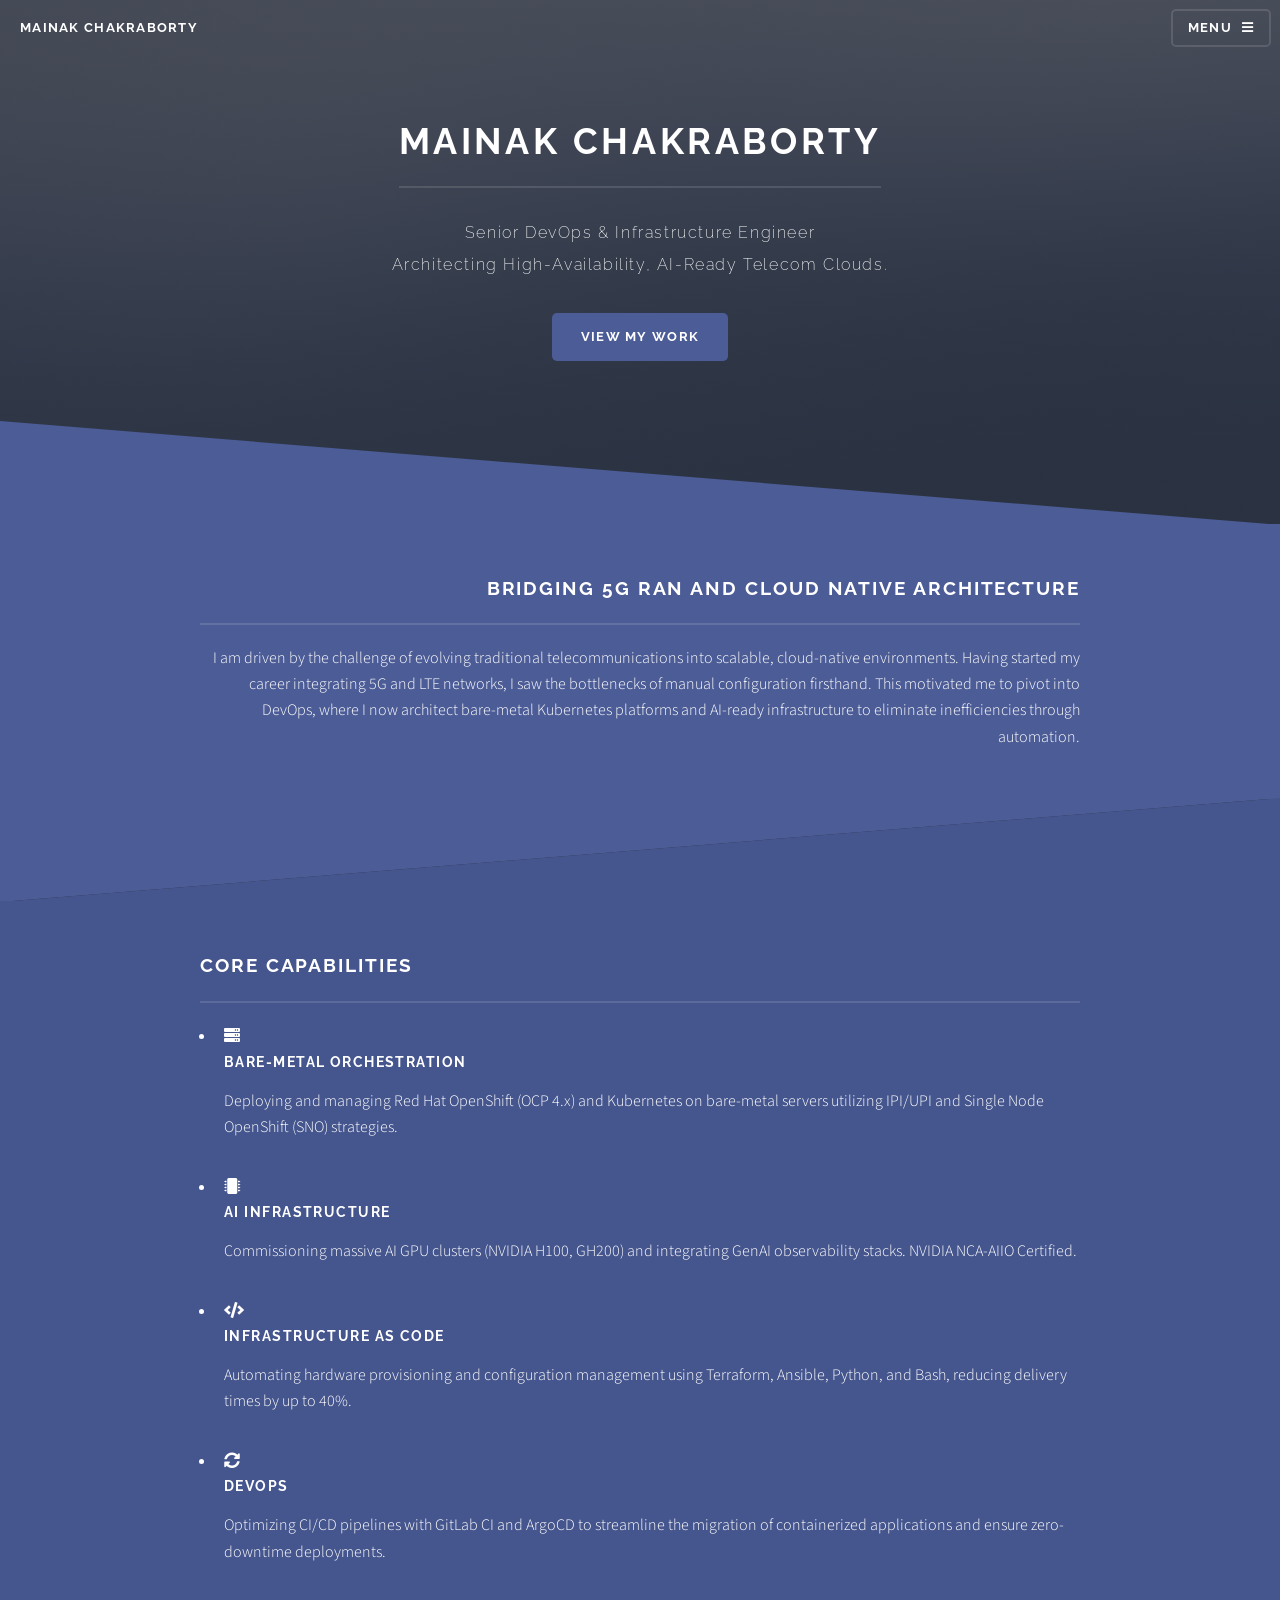
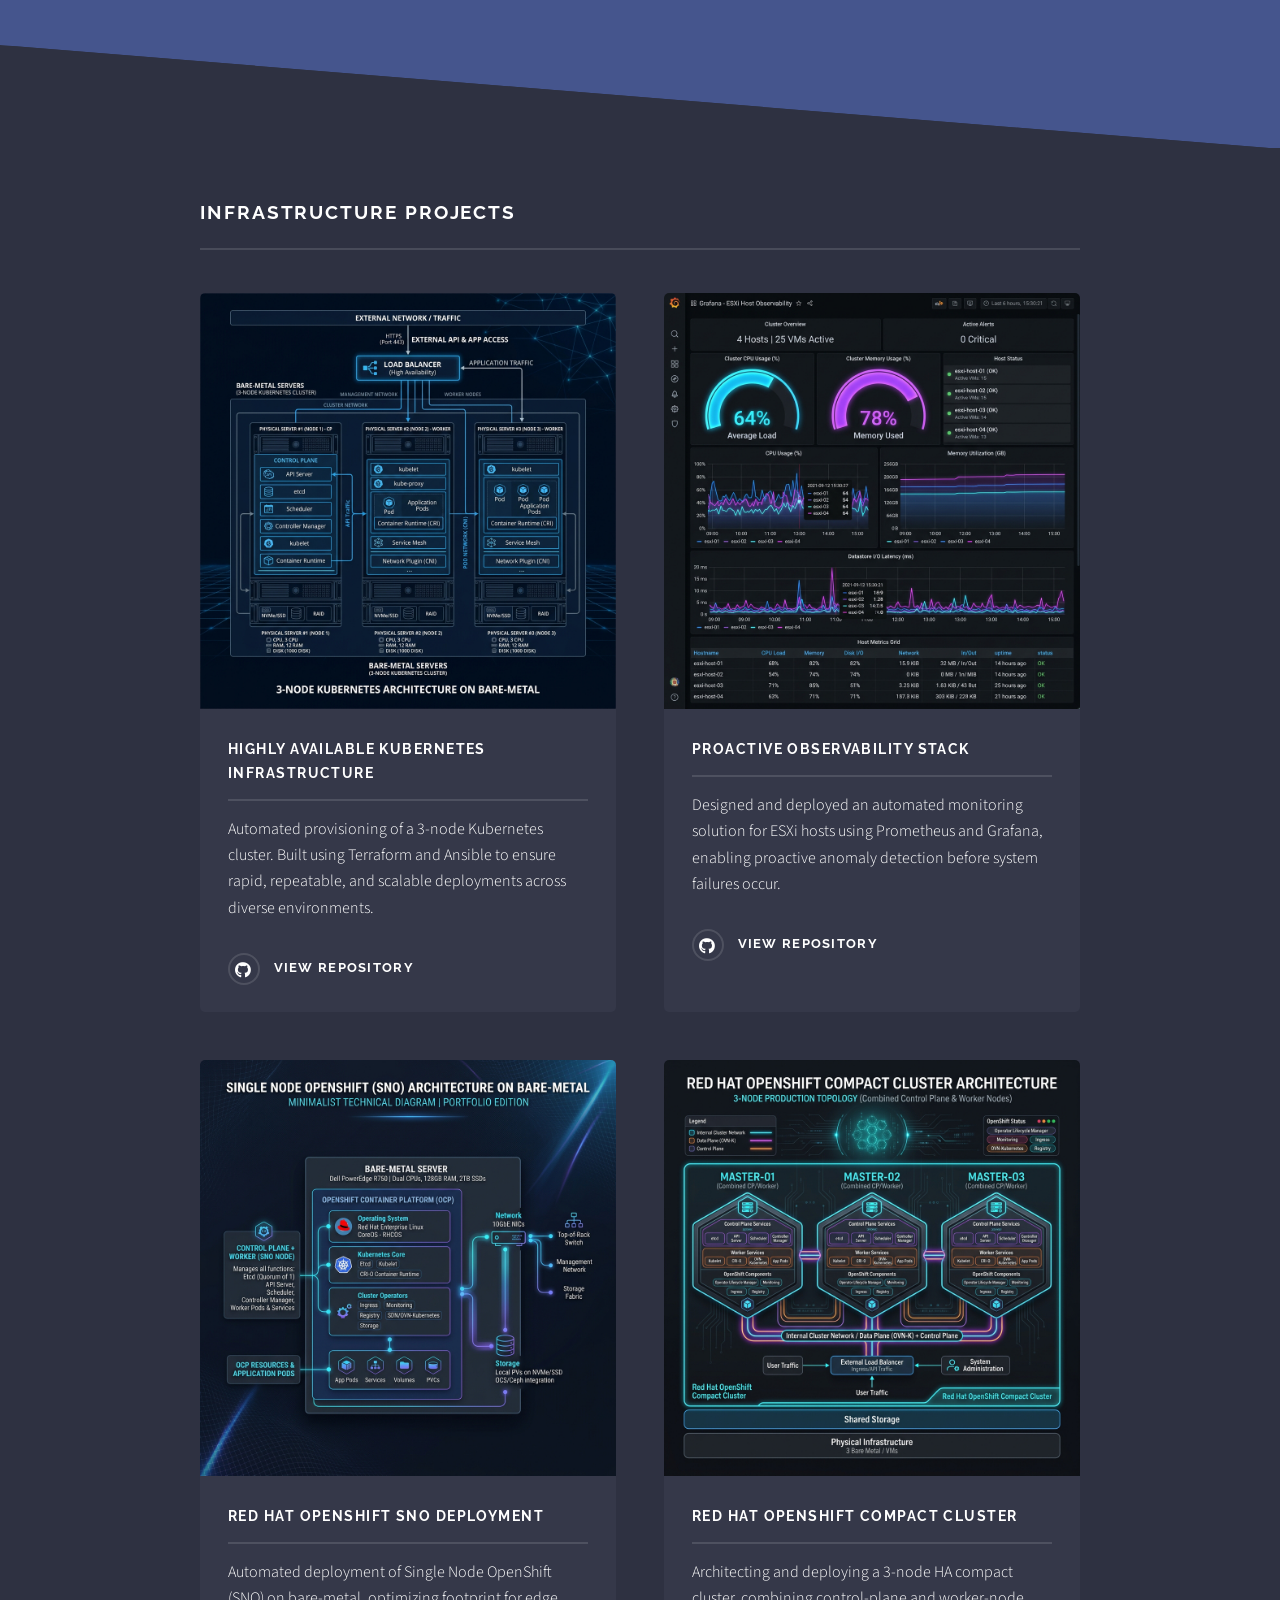
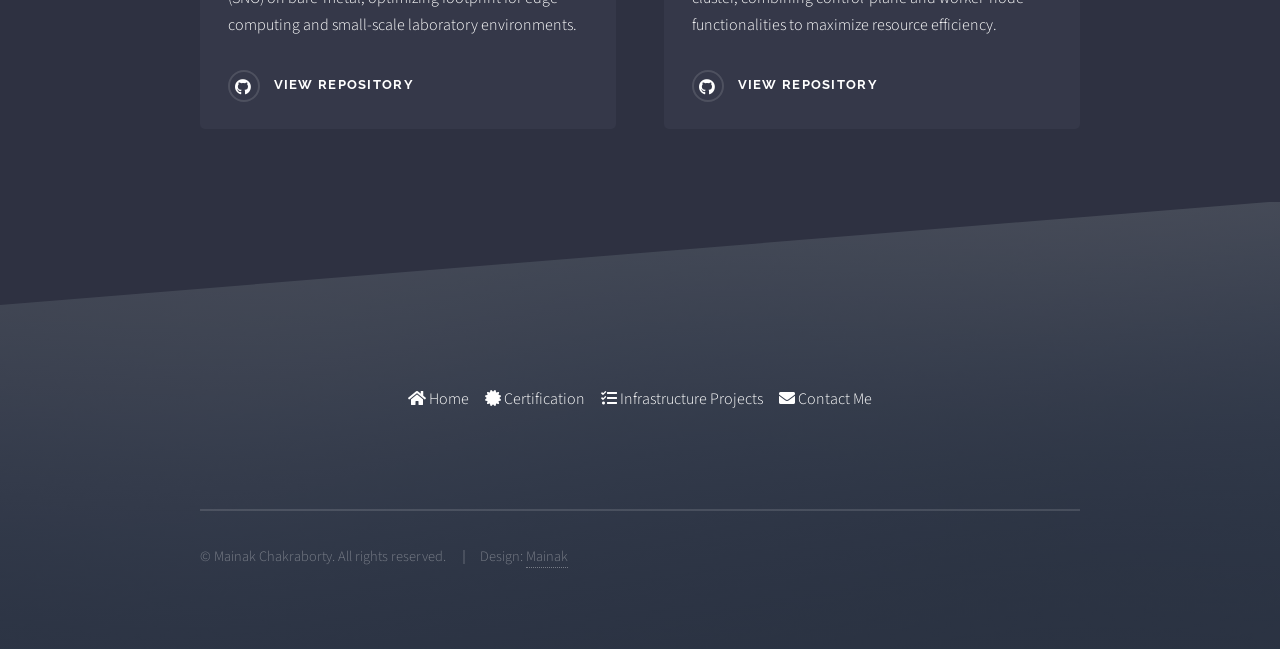
==== commit 15354229: "Update index.html" ====
--- a/index.html
+++ b/index.html
@@ -65,9 +65,7 @@
 							cloud-native environments. Having started my career integrating 5G and LTE networks, I saw
 							the bottlenecks of manual configuration firsthand. This motivated me to pivot into DevOps,
 							where I now architect bare-metal Kubernetes platforms and AI-ready infrastructure to
-							eliminate inefficiencies through automation. I am targeting roles in Munich to bring my
-							decade of experience in telecom clouds to a forward-thinking engineering team in a major
-							tech hub.</p>
+							eliminate inefficiencies through automation. </p>
 					</div>
 				</div>
 			</section>
@@ -190,4 +188,4 @@
 
 </body>
 
-</html>+</html>
